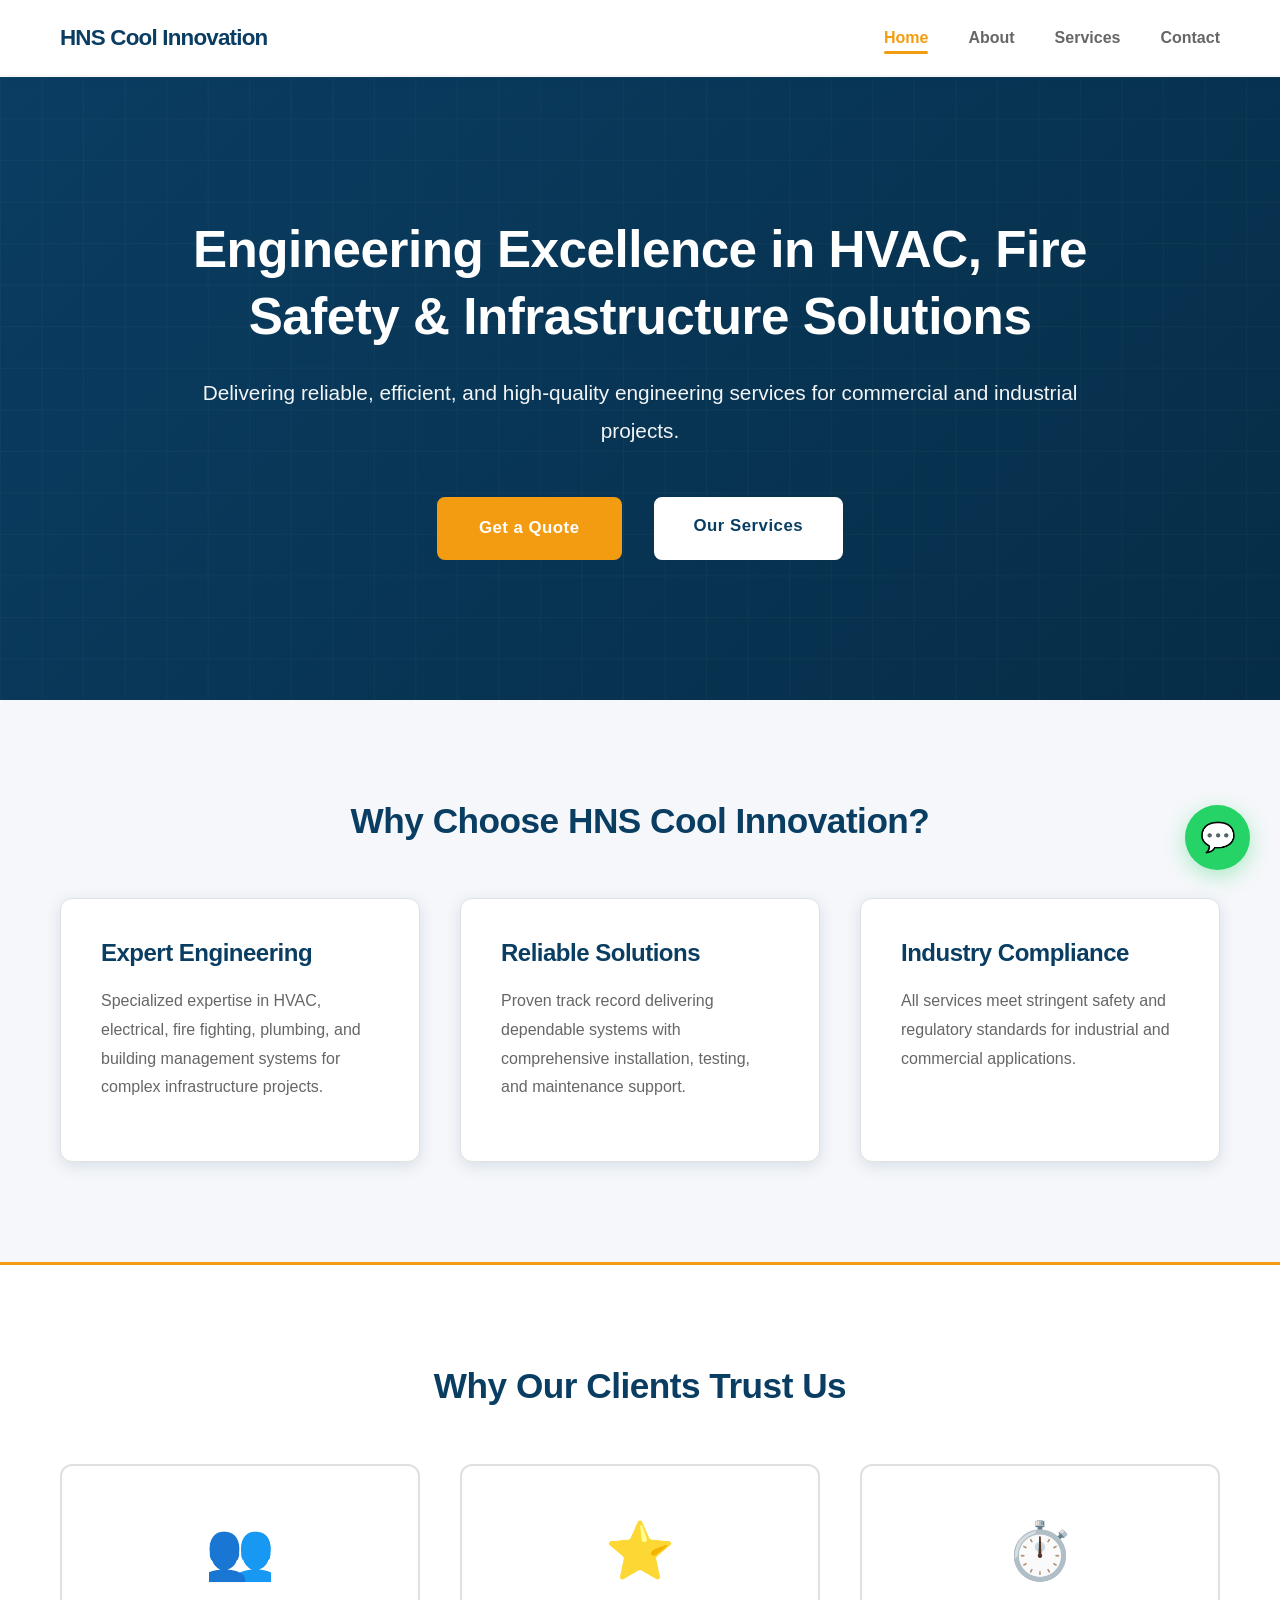
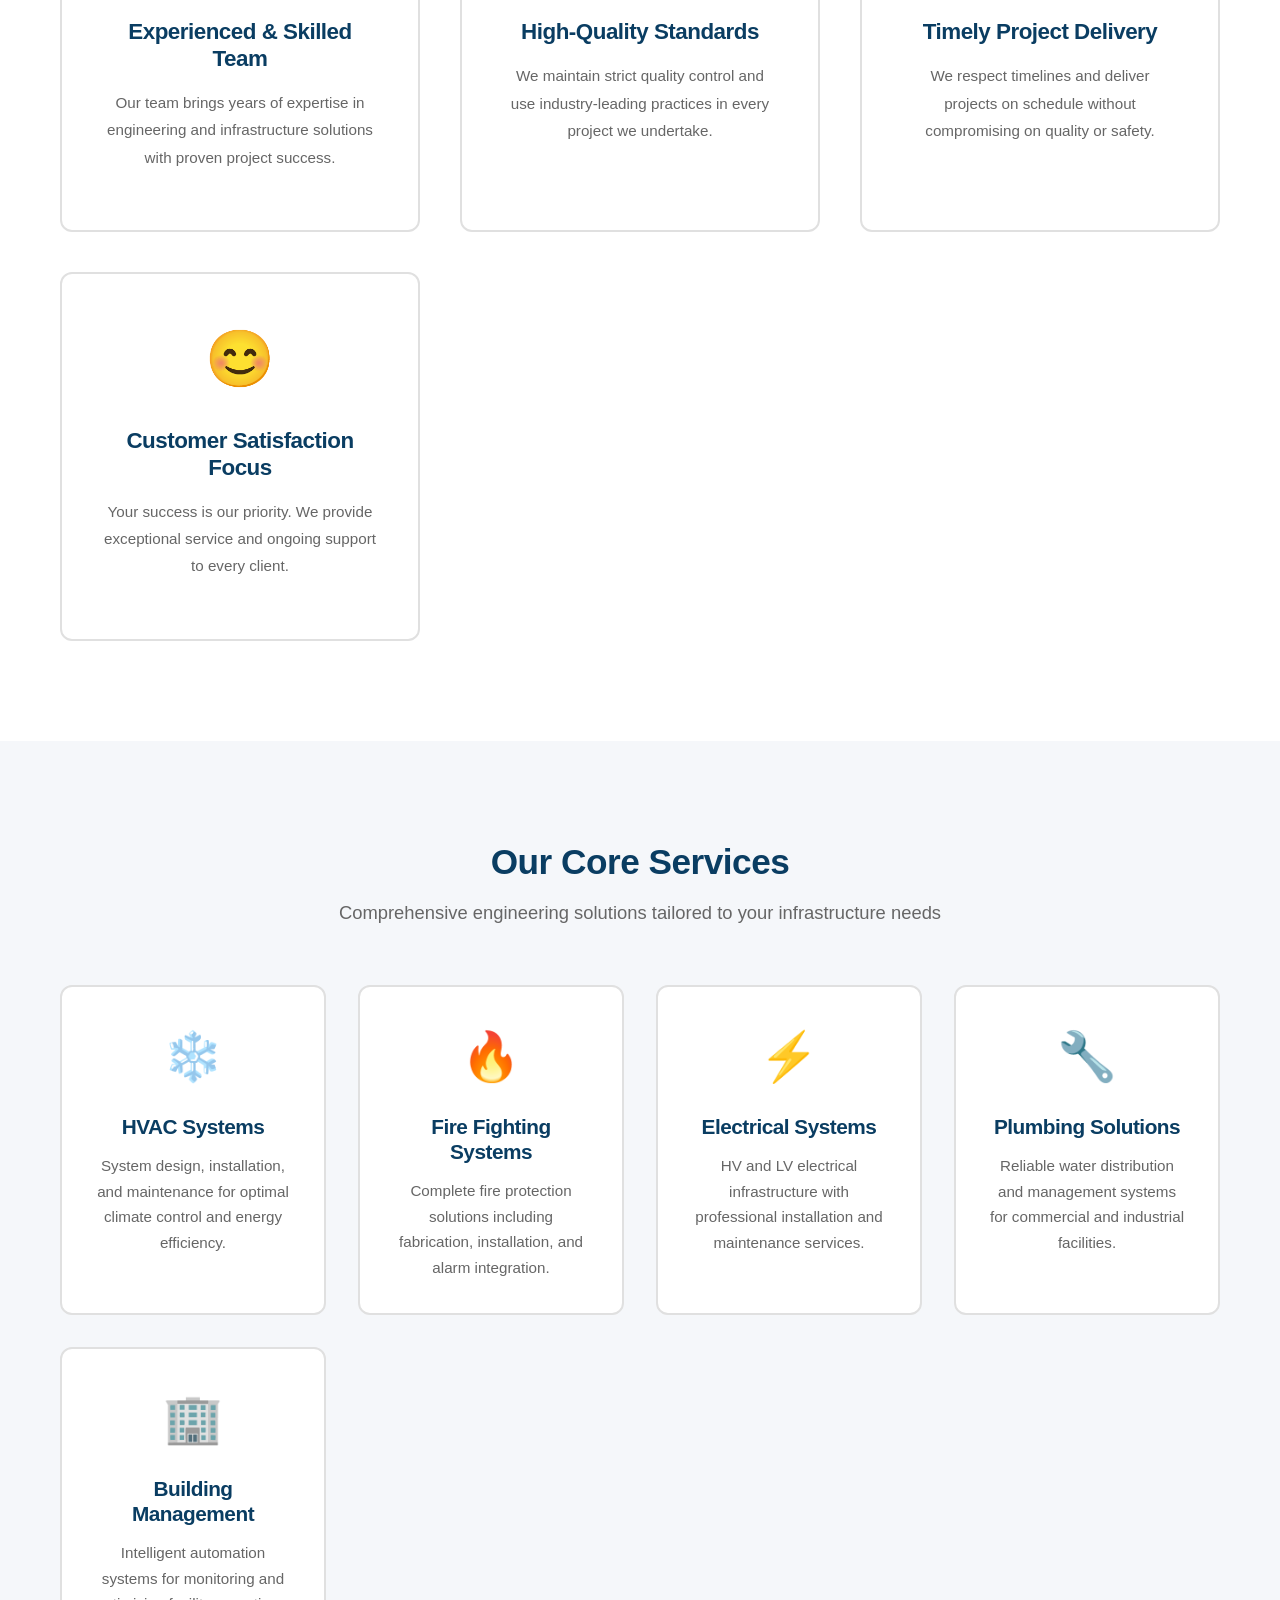
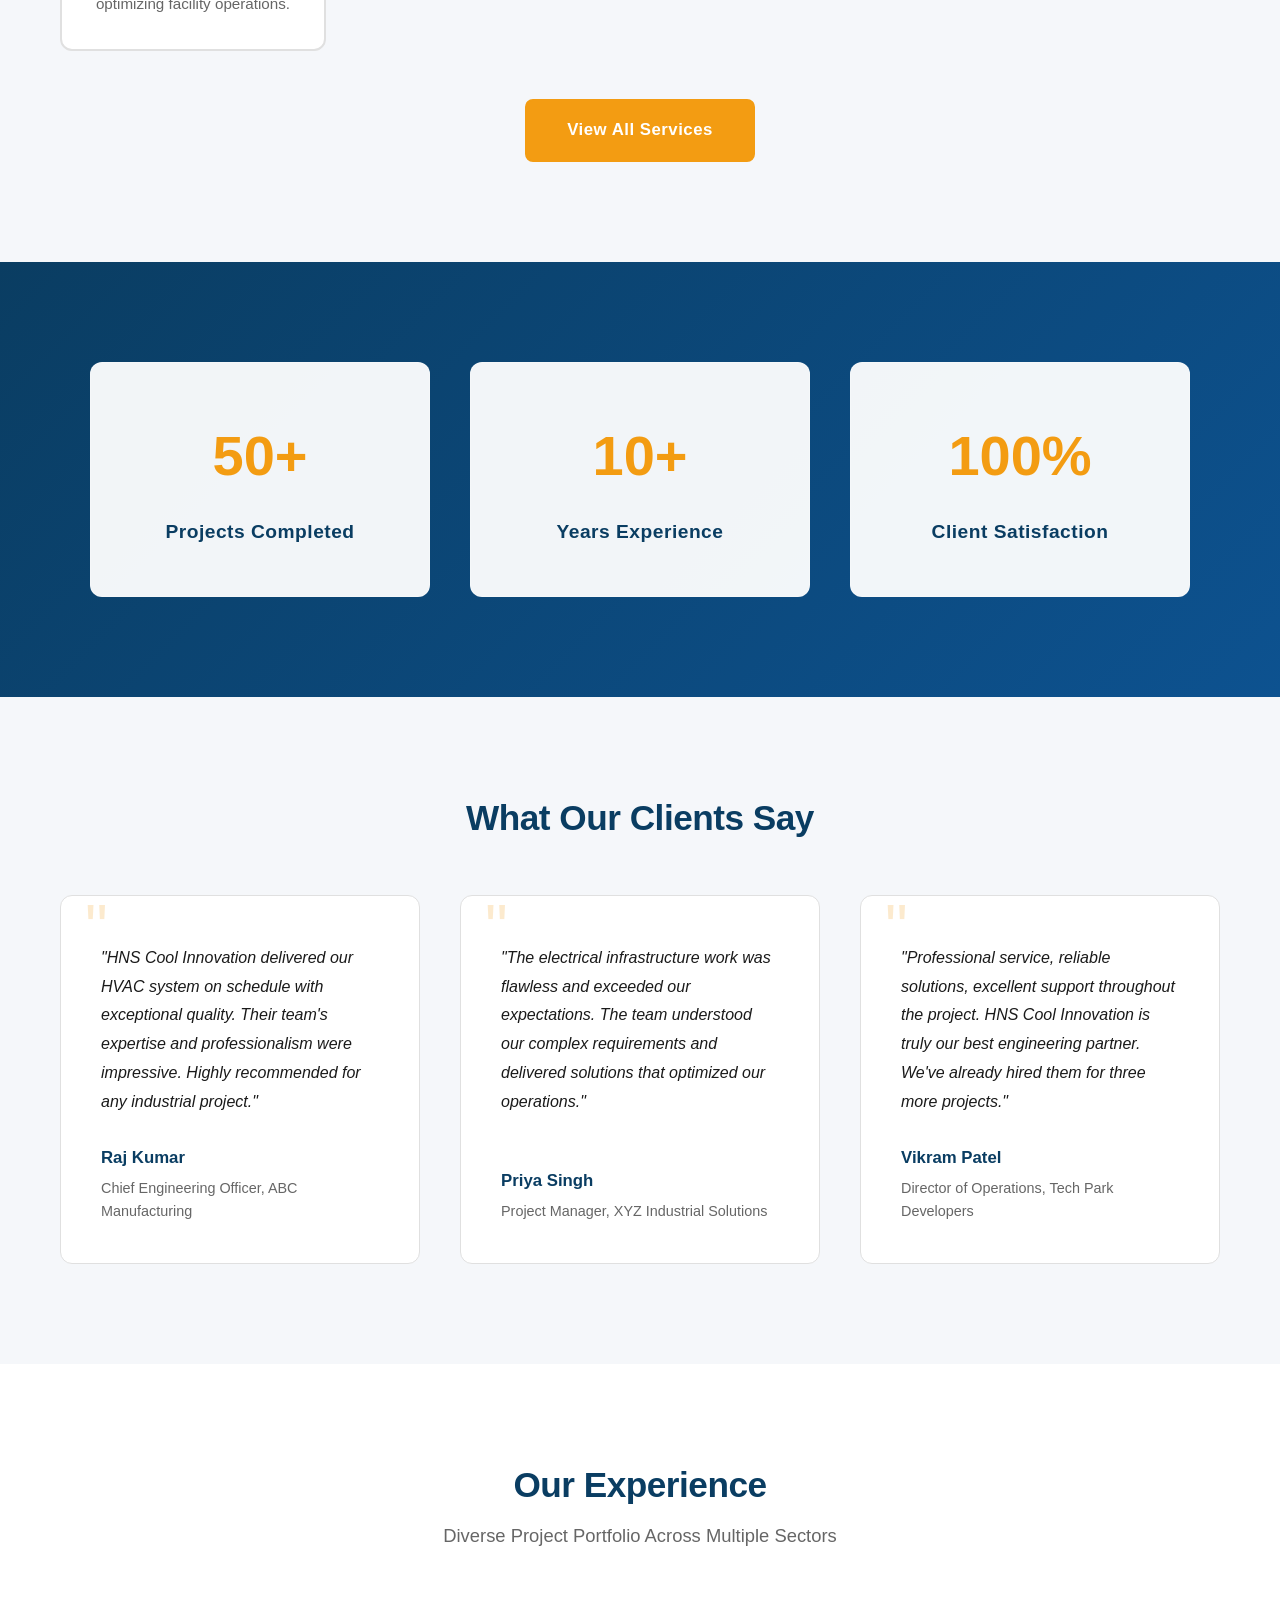
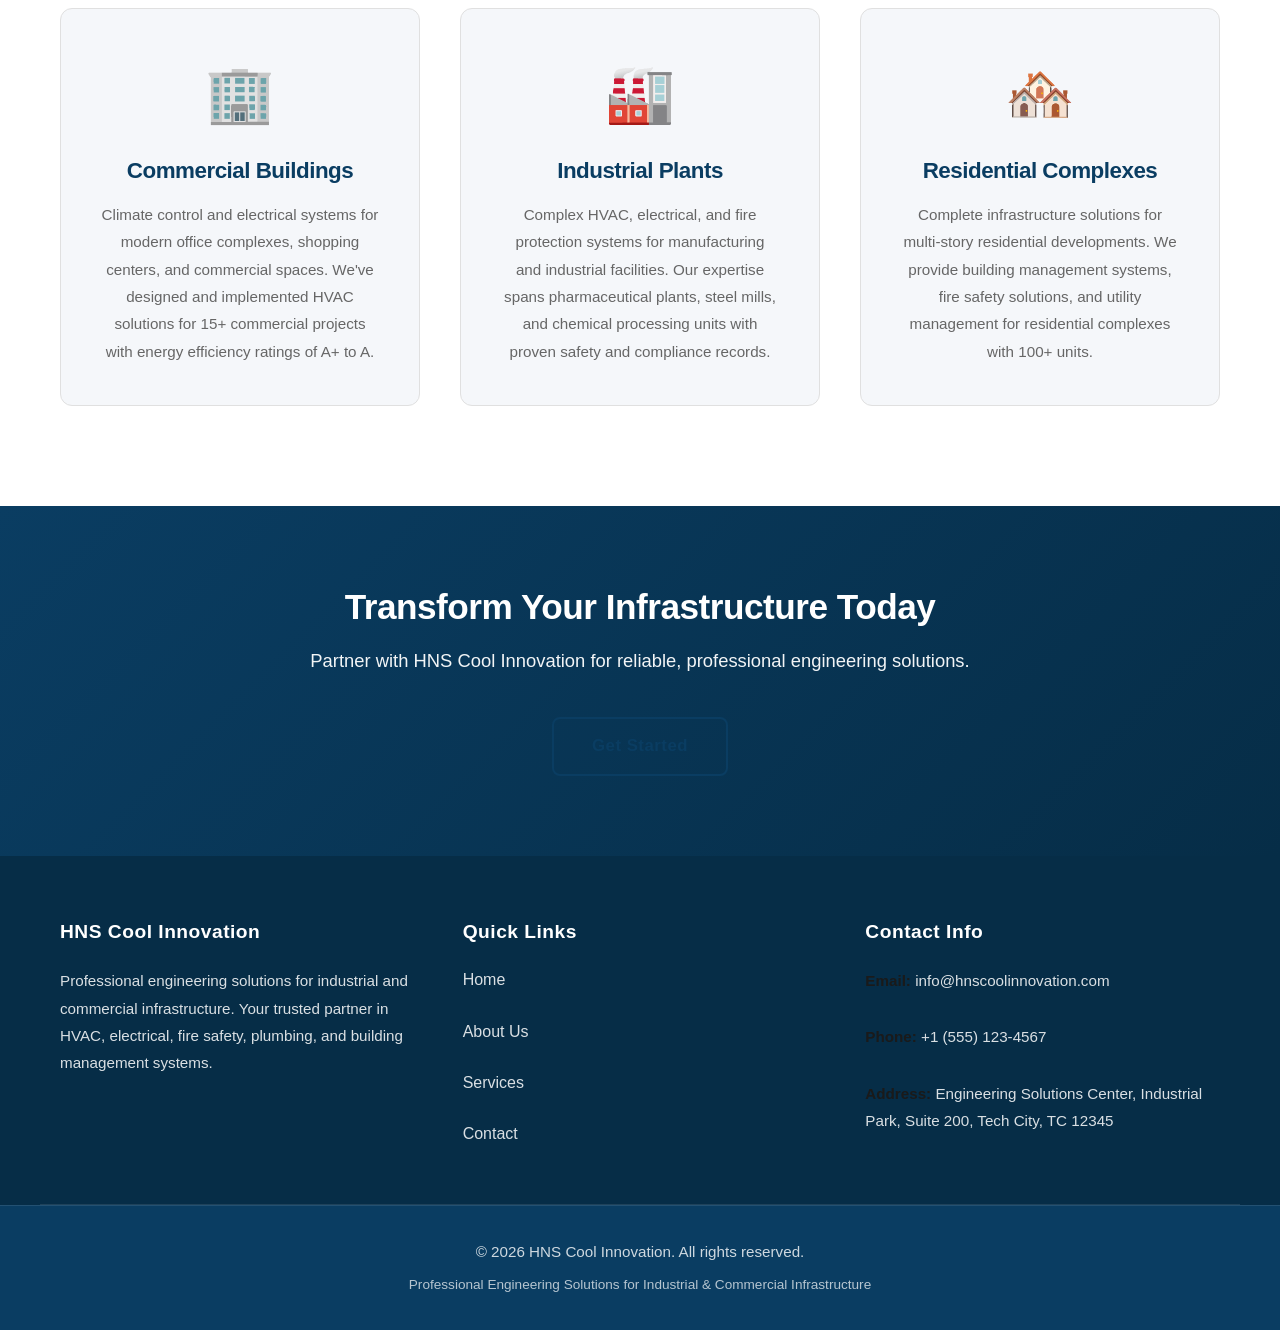
==== index.html @ ceb33318 "Add: Premium Testimonials and Projects sections for enterprise-grade appearance" ====
<!DOCTYPE html>
<html lang="en">
<head>
    <meta charset="UTF-8">
    <meta name="viewport" content="width=device-width, initial-scale=1.0">
    <meta name="description" content="HNS Cool Innovation - Professional engineering and infrastructure solutions for HVAC, electrical, fire fighting, plumbing, and building management systems">
    <title>HNS Cool Innovation - Engineering Solutions</title>
    <link rel="stylesheet" href="style.css">
</head>
<body>
    <!-- Navigation Header -->
    <header class="header">
        <nav class="navbar">
            <div class="nav-container">
                <div class="logo">
                    <a href="index.html">HNS Cool Innovation</a>
                </div>
                <ul class="nav-links">
                    <li><a href="index.html" class="active">Home</a></li>
                    <li><a href="about.html">About</a></li>
                    <li><a href="services.html">Services</a></li>
                    <li><a href="contact.html">Contact</a></li>
                </ul>
            </div>
        </nav>
    </header>

    <!-- Main Content -->
    <main>
        <!-- Hero Section -->
        <section class="hero">
            <div class="hero-content">
                <h1>Engineering Excellence in HVAC, Fire Safety & Infrastructure Solutions</h1>
                <p>Delivering reliable, efficient, and high-quality engineering services for commercial and industrial projects.</p>
                <div class="hero-buttons">
                    <a href="contact.html" class="cta-button primary">Get a Quote</a>
                    <a href="services.html" class="cta-button secondary">Our Services</a>
                </div>
            </div>
        </section>

        <!-- Features Section -->
        <section class="features">
            <div class="container">
                <h2>Why Choose HNS Cool Innovation?</h2>
                <div class="features-grid">
                    <div class="feature-card">
                        <h3>Expert Engineering</h3>
                        <p>Specialized expertise in HVAC, electrical, fire fighting, plumbing, and building management systems for complex infrastructure projects.</p>
                    </div>
                    <div class="feature-card">
                        <h3>Reliable Solutions</h3>
                        <p>Proven track record delivering dependable systems with comprehensive installation, testing, and maintenance support.</p>
                    </div>
                    <div class="feature-card">
                        <h3>Industry Compliance</h3>
                        <p>All services meet stringent safety and regulatory standards for industrial and commercial applications.</p>
                    </div>
                </div>
            </div>
        </section>

        <!-- Trust Section -->
        <section class="trust-section">
            <div class="container">
                <h2>Why Our Clients Trust Us</h2>
                <div class="trust-grid">
                    <div class="trust-card">
                        <div class="trust-icon">👥</div>
                        <h3>Experienced & Skilled Team</h3>
                        <p>Our team brings years of expertise in engineering and infrastructure solutions with proven project success.</p>
                    </div>
                    <div class="trust-card">
                        <div class="trust-icon">⭐</div>
                        <h3>High-Quality Standards</h3>
                        <p>We maintain strict quality control and use industry-leading practices in every project we undertake.</p>
                    </div>
                    <div class="trust-card">
                        <div class="trust-icon">⏱️</div>
                        <h3>Timely Project Delivery</h3>
                        <p>We respect timelines and deliver projects on schedule without compromising on quality or safety.</p>
                    </div>
                    <div class="trust-card">
                        <div class="trust-icon">😊</div>
                        <h3>Customer Satisfaction Focus</h3>
                        <p>Your success is our priority. We provide exceptional service and ongoing support to every client.</p>
                    </div>
                </div>
            </div>
        </section>

        <!-- Services Preview Section -->
        <section class="services-preview">
            <div class="container">
                <h2>Our Core Services</h2>
                <p class="section-intro">Comprehensive engineering solutions tailored to your infrastructure needs</p>
                <div class="services-preview-grid">
                    <div class="service-preview-card">
                        <div class="service-preview-icon">❄️</div>
                        <h3>HVAC Systems</h3>
                        <p>System design, installation, and maintenance for optimal climate control and energy efficiency.</p>
                    </div>
                    <div class="service-preview-card">
                        <div class="service-preview-icon">🔥</div>
                        <h3>Fire Fighting Systems</h3>
                        <p>Complete fire protection solutions including fabrication, installation, and alarm integration.</p>
                    </div>
                    <div class="service-preview-card">
                        <div class="service-preview-icon">⚡</div>
                        <h3>Electrical Systems</h3>
                        <p>HV and LV electrical infrastructure with professional installation and maintenance services.</p>
                    </div>
                    <div class="service-preview-card">
                        <div class="service-preview-icon">🔧</div>
                        <h3>Plumbing Solutions</h3>
                        <p>Reliable water distribution and management systems for commercial and industrial facilities.</p>
                    </div>
                    <div class="service-preview-card">
                        <div class="service-preview-icon">🏢</div>
                        <h3>Building Management</h3>
                        <p>Intelligent automation systems for monitoring and optimizing facility operations.</p>
                    </div>
                </div>
                <div class="services-preview-cta">
                    <a href="services.html" class="cta-button">View All Services</a>
                </div>
            </div>
        </section>

        <!-- Stats Section -->
        <section class="stats-section">
            <div class="container">
                <div class="stats-grid">
                    <div class="stat-card">
                        <div class="stat-number">50+</div>
                        <div class="stat-label">Projects Completed</div>
                    </div>
                    <div class="stat-card">
                        <div class="stat-number">10+</div>
                        <div class="stat-label">Years Experience</div>
                    </div>
                    <div class="stat-card">
                        <div class="stat-number">100%</div>
                        <div class="stat-label">Client Satisfaction</div>
                    </div>
                </div>
            </div>
        </section>

        <!-- Testimonials Section -->
        <section class="testimonials-section">
            <div class="container">
                <h2>What Our Clients Say</h2>
                <div class="testimonials-grid">
                    <div class="testimonial-card">
                        <div class="testimonial-quote">"HNS Cool Innovation delivered our HVAC system on schedule with exceptional quality. Their team's expertise and professionalism were impressive. Highly recommended for any industrial project."</div>
                        <div class="testimonial-author">Raj Kumar</div>
                        <div class="testimonial-company">Chief Engineering Officer, ABC Manufacturing</div>
                    </div>
                    <div class="testimonial-card">
                        <div class="testimonial-quote">"The electrical infrastructure work was flawless and exceeded our expectations. The team understood our complex requirements and delivered solutions that optimized our operations."</div>
                        <div class="testimonial-author">Priya Singh</div>
                        <div class="testimonial-company">Project Manager, XYZ Industrial Solutions</div>
                    </div>
                    <div class="testimonial-card">
                        <div class="testimonial-quote">"Professional service, reliable solutions, excellent support throughout the project. HNS Cool Innovation is truly our best engineering partner. We've already hired them for three more projects."</div>
                        <div class="testimonial-author">Vikram Patel</div>
                        <div class="testimonial-company">Director of Operations, Tech Park Developers</div>
                    </div>
                </div>
            </div>
        </section>

        <!-- Projects/Experience Section -->
        <section class="projects-section">
            <div class="container">
                <h2>Our Experience</h2>
                <p class="section-subtitle">Diverse Project Portfolio Across Multiple Sectors</p>
                <div class="projects-grid">
                    <div class="project-card">
                        <div class="project-icon">🏢</div>
                        <h3>Commercial Buildings</h3>
                        <p>Climate control and electrical systems for modern office complexes, shopping centers, and commercial spaces. We've designed and implemented HVAC solutions for 15+ commercial projects with energy efficiency ratings of A+ to A.</p>
                    </div>
                    <div class="project-card">
                        <div class="project-icon">🏭</div>
                        <h3>Industrial Plants</h3>
                        <p>Complex HVAC, electrical, and fire protection systems for manufacturing and industrial facilities. Our expertise spans pharmaceutical plants, steel mills, and chemical processing units with proven safety and compliance records.</p>
                    </div>
                    <div class="project-card">
                        <div class="project-icon">🏘️</div>
                        <h3>Residential Complexes</h3>
                        <p>Complete infrastructure solutions for multi-story residential developments. We provide building management systems, fire safety solutions, and utility management for residential complexes with 100+ units.</p>
                    </div>
                </div>
            </div>
        </section>

        <!-- Call to Action Section -->
        <section class="cta-section">
            <div class="container">
                <h2>Transform Your Infrastructure Today</h2>
                <p>Partner with HNS Cool Innovation for reliable, professional engineering solutions.</p>
                <a href="contact.html" class="cta-button secondary">Get Started</a>
            </div>
        </section>
    </main>

    <!-- WhatsApp Floating Button -->
    <a href="https://wa.me/919876543210" class="whatsapp-button" target="_blank" rel="noopener noreferrer" title="Chat with us on WhatsApp">
        <span class="whatsapp-icon">💬</span>
    </a>

    <!-- Footer -->
    <footer class="footer">
        <div class="container">
            <div class="footer-section">
                <h3>HNS Cool Innovation</h3>
                <p>Professional engineering solutions for industrial and commercial infrastructure. Your trusted partner in HVAC, electrical, fire safety, plumbing, and building management systems.</p>
            </div>
            <div class="footer-section">
                <h3>Quick Links</h3>
                <ul class="footer-links">
                    <li><a href="index.html">Home</a></li>
                    <li><a href="about.html">About Us</a></li>
                    <li><a href="services.html">Services</a></li>
                    <li><a href="contact.html">Contact</a></li>
                </ul>
            </div>
            <div class="footer-section">
                <h3>Contact Info</h3>
                <p><strong>Email:</strong> <a href="mailto:info@hnscoolinnovation.com">info@hnscoolinnovation.com</a></p>
                <p><strong>Phone:</strong> <a href="tel:+1-555-123-4567">+1 (555) 123-4567</a></p>
                <p><strong>Address:</strong> Engineering Solutions Center, Industrial Park, Suite 200, Tech City, TC 12345</p>
            </div>
        </div>
        <div class="footer-bottom">
            <p>&copy; 2026 HNS Cool Innovation. All rights reserved.</p>
            <p>Professional Engineering Solutions for Industrial & Commercial Infrastructure</p>
        </div>
    </footer>
</body>
</html>
---- style.css ----
/* 
   ===================================
   HNS Cool Innovation - Main Stylesheet
   ===================================
   Premium design for professional engineering company
   Last Updated: 2026
   
   COLOR PALETTE:
   - Primary: Deep Blue (#0A3D62)
   - Secondary: Light Gray (#F5F7FA)
   - Accent: Orange (#F39C12)
   - Text: Dark (#1A1A1A)
   - Muted: (#666666)
*/

/* ==================== */
/* 1. CSS VARIABLES     */
/* ==================== */

:root {
    --primary: #0A3D62;
    --primary-light: #0D5290;
    --primary-dark: #062D47;
    --secondary: #F5F7FA;
    --accent: #F39C12;
    --accent-dark: #E67E22;
    --text-dark: #1A1A1A;
    --text-muted: #666666;
    --border-light: #E0E0E0;
    --shadow-sm: 0 2px 8px rgba(10, 61, 98, 0.08);
    --shadow-md: 0 4px 16px rgba(10, 61, 98, 0.12);
    --shadow-lg: 0 8px 24px rgba(10, 61, 98, 0.15);
    --transition: 0.3s ease;
}

/* ==================== */
/* 1. RESET & BASE      */
/* ==================== */

* {
    margin: 0;
    padding: 0;
    box-sizing: border-box;
}

html {
    scroll-behavior: smooth;
}

body {
    font-family: 'Segoe UI', Tahoma, Geneva, Verdana, sans-serif;
    line-height: 1.6;
    color: var(--text-dark);
    background-color: #ffffff;
}

/* ==================== */
/* 2. TYPOGRAPHY        */
/* ==================== */

h1, h2, h3, h4, h5, h6 {
    font-weight: 700;
    line-height: 1.2;
    margin-bottom: 1.5rem;
    color: var(--primary);
    letter-spacing: -0.5px;
}

h1 {
    font-size: 3rem;
    margin-bottom: 1.5rem;
}

h2 {
    font-size: 2.2rem;
    margin-bottom: 2rem;
}

h3 {
    font-size: 1.5rem;
    margin-bottom: 1rem;
    color: var(--primary);
}

h4 {
    font-size: 1.25rem;
}

p {
    margin-bottom: 1.2rem;
    color: var(--text-muted);
    line-height: 1.8;
}

strong {
    color: var(--text-dark);
    font-weight: 600;
}

a {
    color: var(--primary);
    text-decoration: none;
    transition: color var(--transition);
}

a:hover {
    color: var(--accent);
    text-decoration: none;
}

/* ==================== */
/* 3. LAYOUT UTILITIES  */
/* ==================== */

.container {
    max-width: 1200px;
    margin: 0 auto;
    padding: 0 20px;
}

/* ==================== */
/* 4. HEADER & NAV      */
/* ==================== */

.header {
    background-color: #ffffff;
    border-bottom: 2px solid var(--secondary);
    position: sticky;
    top: 0;
    z-index: 100;
    box-shadow: var(--shadow-sm);
}

.navbar {
    padding: 0;
}

.nav-container {
    max-width: 1200px;
    margin: 0 auto;
    padding: 0 20px;
    display: flex;
    justify-content: space-between;
    align-items: center;
    height: 75px;
    gap: 2rem;
}

.logo a {
    font-size: 1.4rem;
    font-weight: 800;
    color: var(--primary);
    letter-spacing: -0.8px;
    transition: color var(--transition);
}

.logo a:hover {
    color: var(--accent);
    text-decoration: none;
}

.nav-links {
    display: flex;
    list-style: none;
    gap: 2.5rem;
    margin: 0;
}

.nav-links a {
    font-size: 1rem;
    color: var(--text-muted);
    font-weight: 600;
    position: relative;
    transition: color var(--transition);
}

.nav-links a:hover,
.nav-links a.active {
    color: var(--accent);
}

.nav-links a.active::after {
    content: '';
    position: absolute;
    bottom: -8px;
    left: 0;
    width: 100%;
    height: 3px;
    background-color: var(--accent);
    border-radius: 2px;
}

/* ==================== */
/* 5. HERO SECTION      */
/* ==================== */

.hero {
    background: linear-gradient(135deg, var(--primary) 0%, var(--primary-dark) 100%);
    color: #ffffff;
    padding: 140px 20px;
    text-align: center;
    position: relative;
    overflow: hidden;
}

.hero::before {
    content: '';
    position: absolute;
    top: 0;
    left: 0;
    right: 0;
    bottom: 0;
    background: url('data:image/svg+xml,<svg xmlns="http://www.w3.org/2000/svg" viewBox="0 0 1200 600"><defs><pattern id="grid" width="40" height="40" patternUnits="userSpaceOnUse"><path d="M 40 0 L 0 0 0 40" fill="none" stroke="rgba(255,255,255,0.05)" stroke-width="1"/></pattern></defs><rect width="1200" height="600" fill="url(%23grid)"/></svg>');
    pointer-events: none;
}

.hero-content {
    position: relative;
    z-index: 1;
    max-width: 900px;
    margin: 0 auto;
}

.hero-content h1 {
    font-size: 3.2rem;
    margin-bottom: 1.5rem;
    color: #ffffff;
    font-weight: 800;
    line-height: 1.3;
}

.hero-content p {
    font-size: 1.3rem;
    margin-bottom: 2.5rem;
    color: rgba(255, 255, 255, 0.95);
    line-height: 1.8;
}

/* ==================== */
/* 6. BUTTONS & CTA     */
/* ==================== */

.cta-button {
    display: inline-block;
    padding: 16px 40px;
    background-color: var(--accent);
    color: #ffffff;
    border: 2px solid var(--accent);
    border-radius: 8px;
    font-size: 1.05rem;
    font-weight: 700;
    cursor: pointer;
    transition: all var(--transition);
    text-decoration: none;
    letter-spacing: 0.5px;
}

.cta-button:hover {
    background-color: var(--accent-dark);
    border-color: var(--accent-dark);
    transform: translateY(-3px);
    box-shadow: 0 8px 20px rgba(243, 156, 18, 0.3);
    text-decoration: none;
}

.cta-button.secondary {
    background-color: transparent;
    border: 2px solid var(--primary);
    color: var(--primary);
    padding: 14px 38px;
}

.cta-button.secondary:hover {
    background-color: var(--primary);
    color: #ffffff;
    border-color: var(--primary);
    box-shadow: 0 8px 20px rgba(10, 61, 98, 0.3);
}

.hero .cta-button {
    background-color: #ffffff;
    color: var(--primary);
    border-color: #ffffff;
    font-weight: 800;
}

.hero .cta-button:hover {
    background-color: rgba(255, 255, 255, 0.95);
    box-shadow: 0 8px 20px rgba(255, 255, 255, 0.3);
}

.cta-button.primary {
    background-color: var(--accent);
    color: #ffffff;
    border-color: var(--accent);
}

.cta-button.primary:hover {
    background-color: var(--accent-dark);
    border-color: var(--accent-dark);
    box-shadow: 0 8px 20px rgba(243, 156, 18, 0.35);
}

/* Hero buttons container */
.hero-buttons {
    display: flex;
    gap: 2rem;
    justify-content: center;
    flex-wrap: wrap;
    margin-top: 3rem;
}

/* ==================== */
/* 7. MAIN CONTENT      */
/* ==================== */

main {
    min-height: calc(100vh - 70px - 200px);
}

/* ==================== */
/* 8. FEATURES SECTION  */
/* ==================== */

.features {
    padding: 100px 20px;
    background-color: var(--secondary);
}

.features .container h2 {
    text-align: center;
    margin-bottom: 3.5rem;
    color: var(--primary);
}

.features-grid {
    display: grid;
    grid-template-columns: repeat(auto-fit, minmax(300px, 1fr));
    gap: 2.5rem;
}

.feature-card {
    background-color: #ffffff;
    padding: 2.5rem;
    border-radius: 12px;
    box-shadow: var(--shadow-md);
    transition: all var(--transition);
    border: 1px solid var(--border-light);
}

.feature-card:hover {
    transform: translateY(-8px);
    box-shadow: var(--shadow-lg);
    border-color: var(--accent);
}

.feature-card h3 {
    color: var(--primary);
    margin-bottom: 1.2rem;
    font-size: 1.5rem;
}

.feature-card p {
    color: var(--text-muted);
    line-height: 1.8;
}

/* ==================== */
/* 8b. TRUST SECTION    */
/* ==================== */

.trust-section {
    padding: 100px 20px;
    background-color: #ffffff;
    border-top: 3px solid var(--accent);
}

.trust-section .container h2 {
    text-align: center;
    color: var(--primary);
    margin-bottom: 3.5rem;
}

.trust-grid {
    display: grid;
    grid-template-columns: repeat(auto-fit, minmax(280px, 1fr));
    gap: 2.5rem;
}

.trust-card {
    background-color: #ffffff;
    padding: 2.5rem;
    border-radius: 12px;
    border: 2px solid var(--border-light);
    transition: all var(--transition);
    text-align: center;
}

.trust-card:hover {
    border-color: var(--accent);
    transform: translateY(-8px);
    box-shadow: var(--shadow-lg);
}

.trust-icon {
    font-size: 3.5rem;
    margin-bottom: 1.5rem;
    display: block;
}

.trust-card h3 {
    color: var(--primary);
    margin-bottom: 1rem;
    font-size: 1.4rem;
}

.trust-card p {
    color: var(--text-muted);
    font-size: 0.95rem;
    line-height: 1.8;
}

/* ==================== */
/* 8c. STATS SECTION    */
/* ==================== */

.stats-section {
    padding: 100px 20px;
    background: linear-gradient(135deg, var(--primary) 0%, var(--primary-light) 100%);
}

.stats-grid {
    display: grid;
    grid-template-columns: repeat(auto-fit, minmax(280px, 1fr));
    gap: 2.5rem;
    max-width: 1100px;
    margin: 0 auto;
}

.stat-card {
    background-color: rgba(255, 255, 255, 0.95);
    padding: 3rem 2rem;
    border-radius: 12px;
    text-align: center;
    border: 1px solid rgba(255, 255, 255, 0.2);
    transition: all var(--transition);
}

.stat-card:hover {
    border-color: var(--accent);
    box-shadow: 0 10px 30px rgba(10, 61, 98, 0.3);
    transform: translateY(-6px);
    background-color: #ffffff;
}

.stat-number {
    font-size: 3.5rem;
    font-weight: 900;
    color: var(--accent);
    margin-bottom: 1rem;
    display: block;
}

.stat-label {
    font-size: 1.2rem;
    color: var(--primary);
    font-weight: 700;
    letter-spacing: 0.5px;
}

.services-preview {
    padding: 100px 20px;
    background-color: var(--secondary);
}

.services-preview .container h2 {
    text-align: center;
    color: var(--primary);
    margin-bottom: 0.8rem;
}

.section-intro {
    text-align: center;
    color: var(--text-muted);
    font-size: 1.15rem;
    margin-bottom: 3.5rem !important;
    font-weight: 500;
}

.services-preview-grid {
    display: grid;
    grid-template-columns: repeat(auto-fit, minmax(260px, 1fr));
    gap: 2rem;
    margin-bottom: 3rem;
}

.service-preview-card {
    background-color: #ffffff;
    padding: 2rem;
    border-radius: 12px;
    text-align: center;
    border: 2px solid var(--border-light);
    transition: all var(--transition);
}

.service-preview-card:hover {
    border-color: var(--accent);
    transform: translateY(-6px);
    box-shadow: var(--shadow-lg);
}

.service-preview-icon {
    font-size: 3rem;
    margin-bottom: 1.2rem;
    display: block;
}

.service-preview-card h3 {
    color: var(--primary);
    margin-bottom: 0.8rem;
    font-size: 1.3rem;
}

.service-preview-card p {
    color: var(--text-muted);
    font-size: 0.95rem;
    margin-bottom: 0;
    line-height: 1.7;
}

.services-preview-cta {
    text-align: center;
    margin-top: 2.5rem;
}

/* ==================== */
/* 9. TESTIMONIALS      */
/* ==================== */

.testimonials-section {
    padding: 100px 20px;
    background-color: var(--secondary);
}

.testimonials-section h2 {
    text-align: center;
    color: var(--primary);
    margin-bottom: 3.5rem;
    font-weight: 800;
}

.testimonials-grid {
    display: grid;
    grid-template-columns: repeat(auto-fit, minmax(310px, 1fr));
    gap: 2.5rem;
    max-width: 1200px;
    margin: 0 auto;
}

.testimonial-card {
    background-color: #ffffff;
    padding: 2.5rem;
    border-radius: 12px;
    border: 1px solid var(--border-light);
    transition: all var(--transition);
    display: flex;
    flex-direction: column;
    position: relative;
}

.testimonial-card::before {
    content: '"';
    position: absolute;
    top: 1rem;
    left: 1.5rem;
    font-size: 4rem;
    color: var(--accent);
    opacity: 0.2;
    line-height: 0.5;
}

.testimonial-card:hover {
    transform: translateY(-8px);
    box-shadow: var(--shadow-lg);
    border-color: var(--accent);
}

.testimonial-quote {
    color: var(--text-dark);
    font-size: 1rem;
    line-height: 1.8;
    margin-bottom: 1.8rem;
    font-style: italic;
    flex-grow: 1;
    margin-top: 0.5rem;
}

.testimonial-author {
    color: var(--primary);
    font-weight: 700;
    font-size: 1.05rem;
    margin-bottom: 0.3rem;
}

.testimonial-company {
    color: var(--text-muted);
    font-size: 0.9rem;
    font-weight: 500;
}

/* ==================== */
/* 9A. PROJECTS         */
/* ==================== */

.projects-section {
    padding: 100px 20px;
    background-color: #ffffff;
}

.projects-section h2 {
    text-align: center;
    color: var(--primary);
    margin-bottom: 0.8rem;
    font-weight: 800;
}

.section-subtitle {
    text-align: center;
    color: var(--text-muted);
    font-size: 1.15rem;
    margin-bottom: 3.5rem !important;
    font-weight: 500;
}

.projects-grid {
    display: grid;
    grid-template-columns: repeat(auto-fit, minmax(310px, 1fr));
    gap: 2.5rem;
    max-width: 1200px;
    margin: 0 auto;
}

.project-card {
    background-color: var(--secondary);
    padding: 2.5rem;
    border-radius: 12px;
    border: 1px solid var(--border-light);
    text-align: center;
    transition: all var(--transition);
    display: flex;
    flex-direction: column;
}

.project-card:hover {
    transform: translateY(-8px);
    box-shadow: var(--shadow-lg);
    border-color: var(--accent);
    background-color: #ffffff;
}

.project-icon {
    font-size: 3.5rem;
    margin-bottom: 1.2rem;
    display: block;
}

.project-card h3 {
    color: var(--primary);
    font-size: 1.4rem;
    margin-bottom: 1rem;
    font-weight: 700;
}

.project-card p {
    color: var(--text-muted);
    font-size: 0.95rem;
    line-height: 1.8;
    margin: 0;
    flex-grow: 1;
}

/* ==================== */
/* 10. CTA SECTION      */
/* ==================== */

.cta-section {
    background: linear-gradient(135deg, var(--primary) 0%, var(--primary-dark) 100%);
    color: #ffffff;
    padding: 80px 20px;
    text-align: center;
}

.cta-section h2 {
    color: #ffffff;
    margin-bottom: 1rem;
    font-weight: 800;
}

.cta-section p {
    color: rgba(255, 255, 255, 0.95);
    margin-bottom: 2.5rem;
    font-size: 1.15rem;
    line-height: 1.8;
}

/* ==================== */
/* 10. PAGE HEADER      */
/* ==================== */

.page-header {
    background: linear-gradient(135deg, var(--primary) 0%, var(--primary-dark) 100%);
    color: #ffffff;
    padding: 80px 20px;
    text-align: center;
}

.page-header h1 {
    color: #ffffff;
    font-size: 2.8rem;
    margin-bottom: 1rem;
    font-weight: 800;
}

.page-header p {
    color: rgba(255, 255, 255, 0.95);
    font-size: 1.2rem;
    line-height: 1.8;
}

/* ==================== */
/* 11. ABOUT SECTION    */
/* ==================== */

.about-content {
    padding: 80px 20px;
    background-color: #ffffff;
}

.about-section {
    margin-bottom: 3.5rem;
    max-width: 950px;
    margin-left: auto;
    margin-right: auto;
}

.about-section h2 {
    color: var(--primary);
    margin-bottom: 2rem;
    font-size: 2.2rem;
}

.about-section p {
    font-size: 1.08rem;
    line-height: 1.9;
    color: var(--text-muted);
}

.values-grid {
    display: grid;
    grid-template-columns: repeat(auto-fit, minmax(260px, 1fr));
    gap: 2.5rem;
    margin-top: 2.5rem;
}

.value-item {
    background-color: var(--secondary);
    padding: 2.5rem;
    border-radius: 12px;
    border-left: 5px solid var(--accent);
    transition: all var(--transition);
}

.value-item:hover {
    transform: translateY(-4px);
    box-shadow: var(--shadow-md);
}

.value-item h3 {
    color: var(--primary);
    margin-bottom: 1rem;
    font-size: 1.3rem;
}

.value-item p {
    color: var(--text-muted);
    line-height: 1.8;
}

/* ==================== */
/* 12. SERVICES SECTION */
/* ==================== */

.services-content {
    padding: 80px 20px;
    background-color: var(--secondary);
}

.services-grid {
    display: grid;
    grid-template-columns: repeat(auto-fit, minmax(340px, 1fr));
    gap: 2.5rem;
    margin-bottom: 4rem;
}

.service-card {
    background-color: #ffffff;
    border: 2px solid var(--border-light);
    padding: 2.5rem;
    border-radius: 12px;
    transition: all var(--transition);
}

.service-card:hover {
    border-color: var(--accent);
    box-shadow: var(--shadow-lg);
    transform: translateY(-8px);
}

.service-icon {
    font-size: 3.5rem;
    margin-bottom: 1.5rem;
    display: block;
}

.service-card h3 {
    color: var(--primary);
    margin-bottom: 1.2rem;
    font-size: 1.4rem;
}

.service-features {
    list-style: none;
    margin-top: 1.5rem;
    padding-top: 1.5rem;
    border-top: 2px solid var(--border-light);
}

.service-features li {
    padding: 0.7rem 0;
    color: var(--text-muted);
    position: relative;
    padding-left: 1.8rem;
    font-size: 0.95rem;
}

.service-features li::before {
    content: '✓';
    position: absolute;
    left: 0;
    color: var(--accent);
    font-weight: bold;
    font-size: 1.2rem;
}

.service-cta {
    text-align: center;
    padding: 3.5rem 2rem;
    background-color: #ffffff;
    border-radius: 12px;
    border: 2px solid var(--border-light);
}

.service-cta h2 {
    color: var(--primary);
    margin-bottom: 1rem;
    font-size: 2rem;
}

.service-cta p {
    font-size: 1.1rem;
    color: var(--text-muted);
    margin-bottom: 2.5rem;
}

/* ==================== */
/* 13. CONTACT SECTION  */
/* ==================== */

.contact-content {
    padding: 80px 20px;
    background-color: #ffffff;
}

.contact-intro {
    max-width: 800px;
    margin: 0 auto 3.5rem;
    text-align: center;
}

.contact-intro h2 {
    color: var(--primary);
    margin-bottom: 2rem;
    font-size: 2.2rem;
}

.contact-intro p {
    font-size: 1.08rem;
    line-height: 1.9;
    color: var(--text-muted);
}

.contact-wrapper {
    display: grid;
    grid-template-columns: 1fr 1fr;
    gap: 3.5rem;
    max-width: 1100px;
    margin: 0 auto;
}

.contact-info h2,
.contact-form h2 {
    color: var(--primary);
    margin-bottom: 2.5rem;
    font-size: 1.6rem;
}

.info-block {
    margin-bottom: 2.5rem;
    padding-bottom: 2.5rem;
    border-bottom: 2px solid var(--border-light);
}

.info-block:last-child {
    border-bottom: none;
    margin-bottom: 0;
    padding-bottom: 0;
}

.info-block h3 {
    color: var(--primary);
    margin-bottom: 0.8rem;
    font-size: 1.2rem;
    font-weight: 700;
}

.info-block p {
    color: var(--text-muted);
    line-height: 1.8;
}

.info-block a {
    color: var(--accent);
    font-weight: 600;
    transition: color var(--transition);
}

.info-block a:hover {
    color: var(--accent-dark);
}

/* ==================== */
/* 14. FORM STYLES      */
/* ==================== */

.form-group {
    margin-bottom: 1.8rem;
}

.form-group label {
    display: block;
    margin-bottom: 0.7rem;
    font-weight: 700;
    color: var(--primary);
    font-size: 0.95rem;
}

.form-group input,
.form-group textarea {
    width: 100%;
    padding: 14px;
    border: 2px solid var(--border-light);
    border-radius: 8px;
    font-family: inherit;
    font-size: 1rem;
    transition: all var(--transition);
}

.form-group input:focus,
.form-group textarea:focus {
    outline: none;
    border-color: var(--accent);
    box-shadow: 0 0 0 4px rgba(243, 156, 18, 0.1);
}

.form-group textarea {
    resize: vertical;
    min-height: 120px;
}

.form-note {
    font-size: 0.9rem;
    color: var(--text-muted);
    margin-top: 1rem;
    font-style: italic;
}

/* ==================== */
/* 15. FOOTER           */
/* ==================== */

.footer {
    background-color: var(--primary-dark);
    color: #ffffff;
    padding: 0;
    margin-top: auto;
}

.footer .container {
    display: grid;
    grid-template-columns: repeat(auto-fit, minmax(250px, 1fr));
    gap: 3rem;
    padding: 4rem 20px 2rem;
    border-bottom: 1px solid rgba(255, 255, 255, 0.1);
}

.footer-section {
    display: flex;
    flex-direction: column;
}

.footer-section h3 {
    color: #ffffff;
    font-size: 1.2rem;
    margin-bottom: 1.5rem;
    font-weight: 800;
    letter-spacing: 0.5px;
}

.footer-section p {
    color: rgba(255, 255, 255, 0.85);
    font-size: 0.95rem;
    line-height: 1.8;
    margin-bottom: 1rem;
}

.footer-section a {
    color: rgba(255, 255, 255, 0.85);
    transition: color var(--transition);
    display: inline-block;
    margin-bottom: 0.8rem;
    font-weight: 500;
}

.footer-section a:hover {
    color: var(--accent);
    text-decoration: none;
}

.footer-links {
    list-style: none;
}

.footer-links li {
    margin-bottom: 0.8rem;
}

.footer-bottom {
    text-align: center;
    padding: 2rem 20px;
    border-top: 1px solid rgba(255, 255, 255, 0.1);
    background-color: var(--primary);
}

.footer-bottom p {
    color: rgba(255, 255, 255, 0.8);
    margin-bottom: 0.5rem;
    font-size: 0.95rem;
}

.footer-bottom p:last-child {
    margin-bottom: 0;
    font-size: 0.85rem;
    color: rgba(255, 255, 255, 0.7);
}

/* ==================== */
/* 16. RESPONSIVE       */
/* ==================== */

@media (max-width: 1024px) {
    h1 {
        font-size: 2.5rem;
    }

    h2 {
        font-size: 2rem;
    }

    .hero-content h1 {
        font-size: 2.8rem;
    }

    .page-header h1 {
        font-size: 2.4rem;
    }
}

@media (max-width: 768px) {
    h1 {
        font-size: 2rem;
    }

    h2 {
        font-size: 1.6rem;
    }

    h3 {
        font-size: 1.3rem;
    }

    .nav-container {
        height: auto;
        gap: 1rem;
        padding: 12px 20px;
    }

    .nav-links {
        gap: 1.2rem;
        flex-wrap: wrap;
        justify-content: center;
    }

    .nav-links a {
        font-size: 0.9rem;
    }

    .hero {
        padding: 100px 20px;
    }

    .hero-content h1 {
        font-size: 2rem;
    }

    .hero-content p {
        font-size: 1.1rem;
    }

    .hero-buttons {
        gap: 1.2rem;
        margin-top: 2rem;
    }

    .cta-button {
        padding: 13px 32px;
        font-size: 0.95rem;
    }

    .contact-wrapper {
        grid-template-columns: 1fr;
    }

    .page-header h1 {
        font-size: 2rem;
    }

    .page-header p {
        font-size: 1.1rem;
    }

    .features,
    .services-content,
    .services-preview,
    .stats-section,
    .trust-section,
    .testimonials-section,
    .projects-section,
    .about-content,
    .contact-content,
    .cta-section {
        padding: 60px 20px;
    }

    .services-preview-grid {
        grid-template-columns: repeat(auto-fit, minmax(200px, 1fr));
    }

    .trust-grid {
        grid-template-columns: repeat(auto-fit, minmax(200px, 1fr));
        gap: 1.5rem;
    }

    .testimonials-grid,
    .projects-grid {
        grid-template-columns: 1fr;
        gap: 1.8rem;
    }

    .stats-grid {
        grid-template-columns: repeat(2, 1fr);
        gap: 1.5rem;
    }

    .stat-number {
        font-size: 2.8rem;
    }

    .footer .container {
        grid-template-columns: repeat(2, 1fr);
        gap: 2rem;
        padding: 3rem 20px 1rem;
    }
}

@media (max-width: 480px) {
    .nav-container {
        flex-direction: column;
        gap: 0.8rem;
        padding: 10px 20px;
    }

    .nav-links {
        flex-wrap: wrap;
        justify-content: center;
        gap: 0.6rem;
    }

    .nav-links a {
        font-size: 0.8rem;
    }

    h1 {
        font-size: 1.5rem;
    }

    h2 {
        font-size: 1.3rem;
    }

    h3 {
        font-size: 1.1rem;
    }

    .hero {
        padding: 70px 20px;
    }

    .hero-content h1 {
        font-size: 1.4rem;
        line-height: 1.4;
    }

    .hero-content p {
        font-size: 0.9rem;
    }

    .hero-buttons {
        flex-direction: column;
        gap: 1rem;
        margin-top: 1.5rem;
    }

    .cta-button {
        display: block;
        width: 100%;
        padding: 12px 20px;
        font-size: 0.9rem;
    }

    .features-grid,
    .services-grid,
    .values-grid,
    .trust-grid,
    .stats-grid,
    .services-preview-grid,
    .testimonials-grid,
    .projects-grid {
        grid-template-columns: 1fr;
    }

    .testimonial-card,
    .project-card {
        padding: 2rem;
    }

    .stat-card {
        padding: 2rem 1.5rem;
    }

    .stat-number {
        font-size: 2.2rem;
    }

    .contact-wrapper {
        gap: 2rem;
    }

    .page-header h1 {
        font-size: 1.5rem;
    }

    .cta-section {
        padding: 50px 20px;
    }

    .cta-section h2 {
        font-size: 1.3rem;
    }

    .features,
    .services-content,
    .services-preview,
    .stats-section,
    .trust-section,
    .about-content,
    .contact-content {
        padding: 40px 20px;
    }

    .footer .container {
        grid-template-columns: 1fr;
        gap: 1.5rem;
        padding: 2rem 20px 1rem;
    }
}

/* ==================== */
/* 17. ACCESSIBILITY    */
/* ==================== */

@media (prefers-reduced-motion: reduce) {
    * {
        animation-duration: 0.01ms !important;
        animation-iteration-count: 1 !important;
        transition-duration: 0.01ms !important;
    }
}

/* High contrast mode support */
@media (prefers-contrast: more) {
    .feature-card,
    .service-card,
    .trust-card,
    .stat-card {
        border: 2px solid var(--primary);
    }
    
    a {
        text-decoration: underline;
    }
}

/* ==================== */
/* 18. WHATSAPP BUTTON  */
/* ==================== */

.whatsapp-button {
    position: fixed;
    bottom: 30px;
    right: 30px;
    width: 65px;
    height: 65px;
    background-color: #25d366;
    border-radius: 50%;
    display: flex;
    align-items: center;
    justify-content: center;
    box-shadow: 0 6px 20px rgba(37, 211, 102, 0.35);
    z-index: 999;
    transition: all var(--transition);
    text-decoration: none;
    border: none;
    cursor: pointer;
}

.whatsapp-button:hover {
    background-color: #20ba5a;
    transform: scale(1.12);
    box-shadow: 0 8px 28px rgba(37, 211, 102, 0.5);
    text-decoration: none;
}

.whatsapp-icon {
    font-size: 1.8rem;
    display: flex;
    align-items: center;
    justify-content: center;
    line-height: 1;
}

/* Mobile devices */
@media (max-width: 480px) {
    .whatsapp-button {
        bottom: 20px;
        right: 20px;
        width: 60px;
        height: 60px;
    }
    
    .whatsapp-icon {
        font-size: 1.6rem;
    }
}
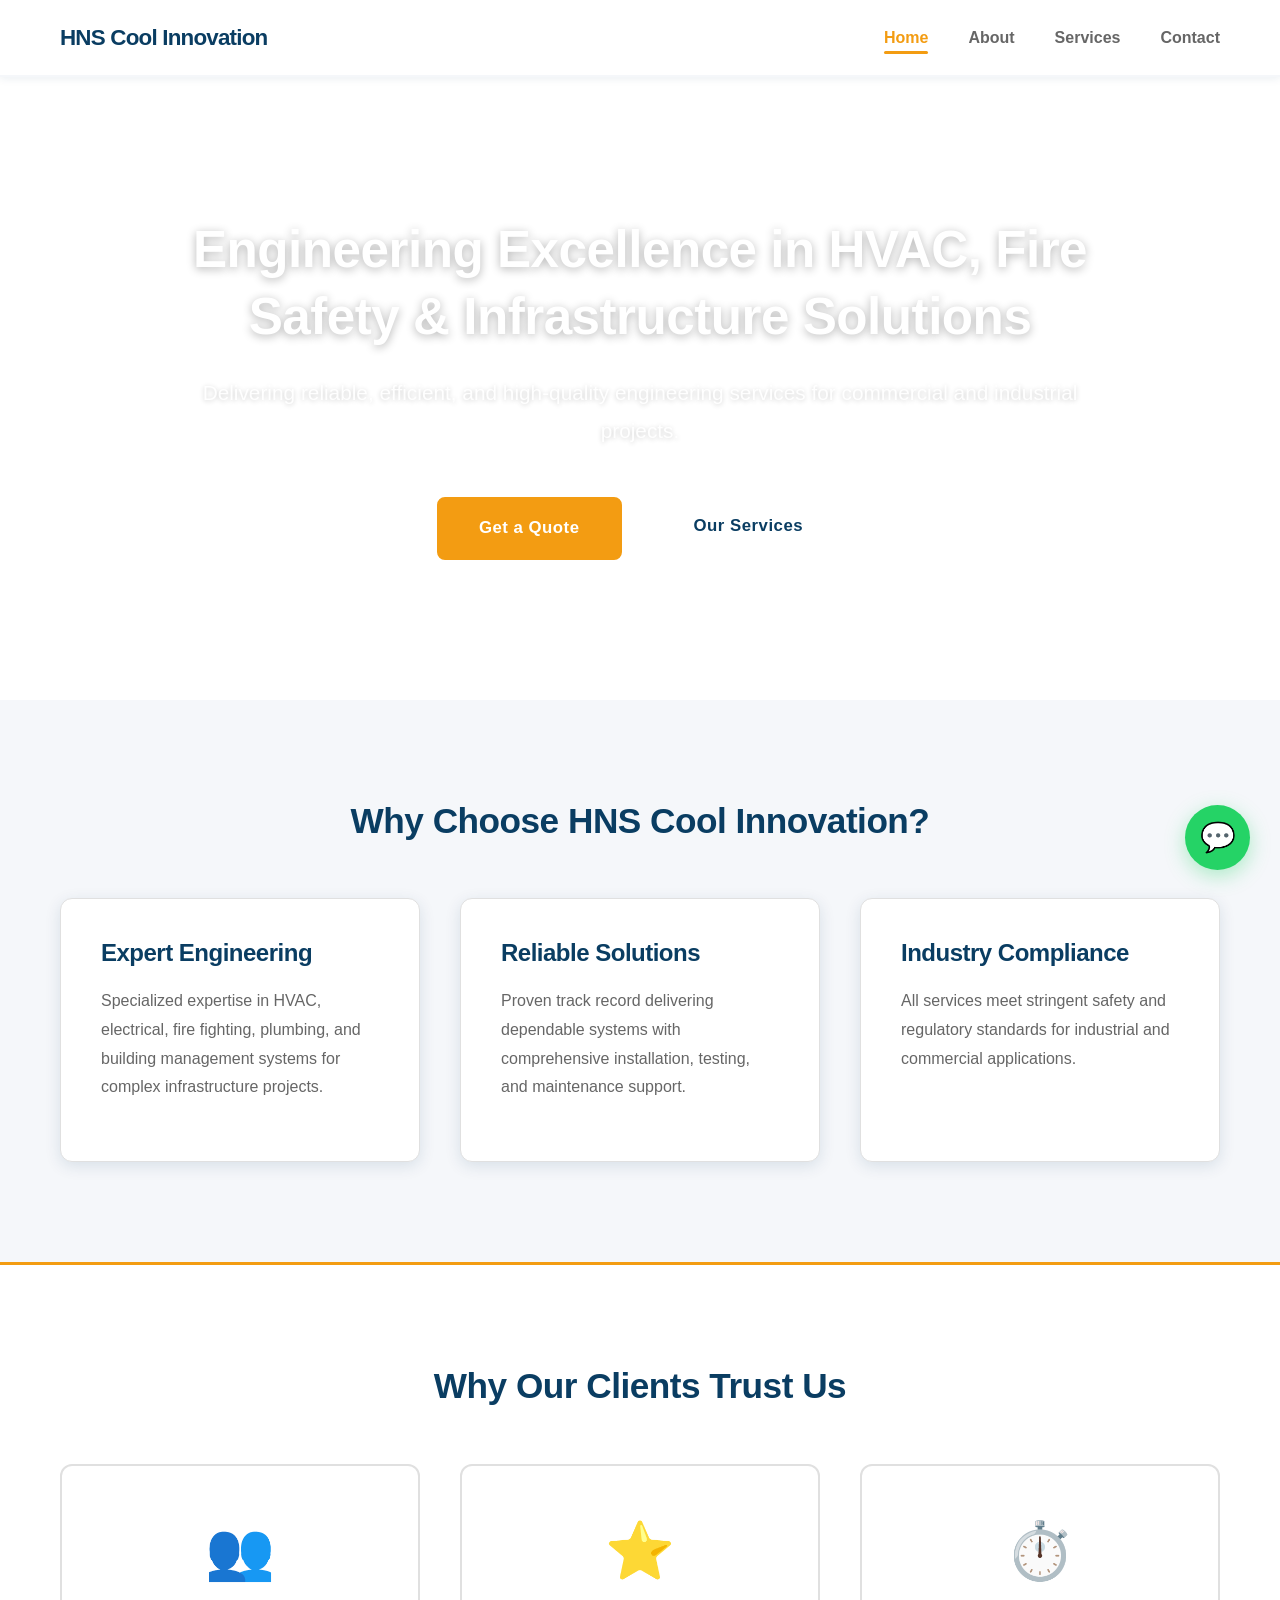
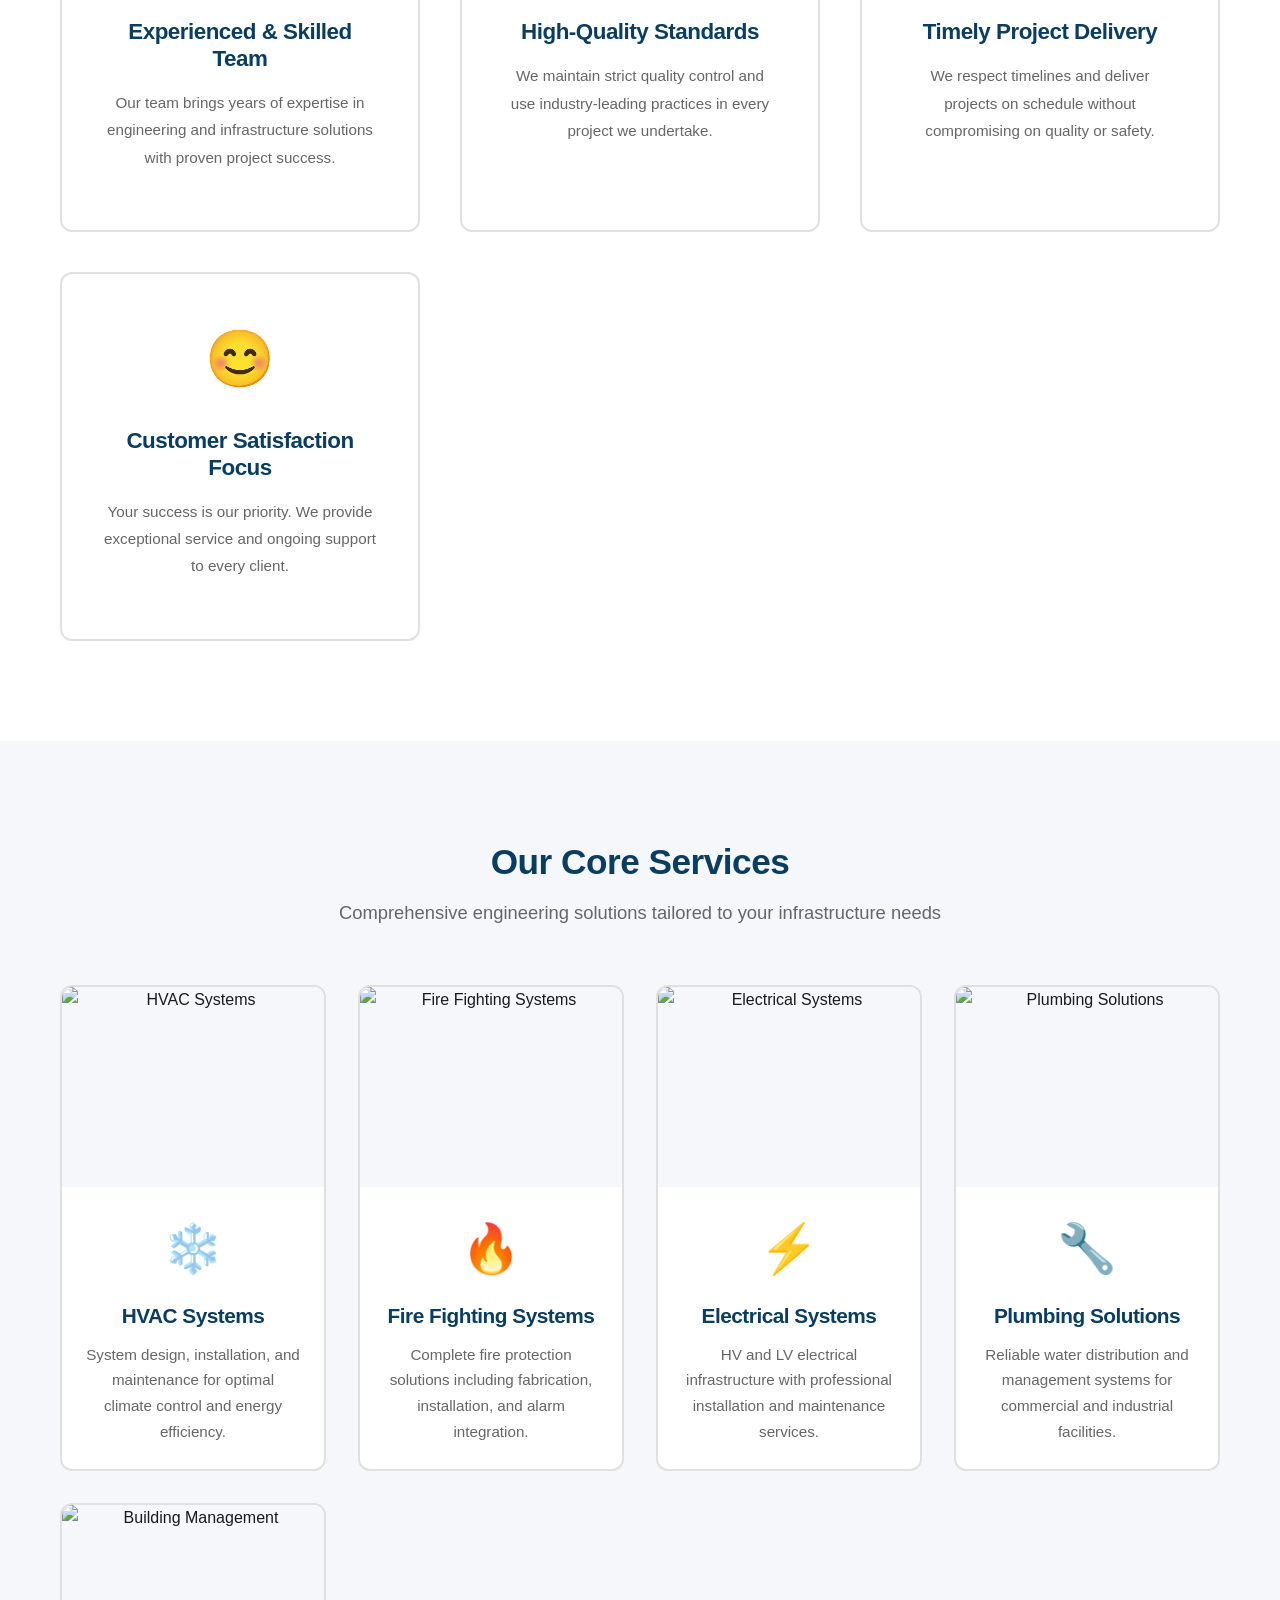
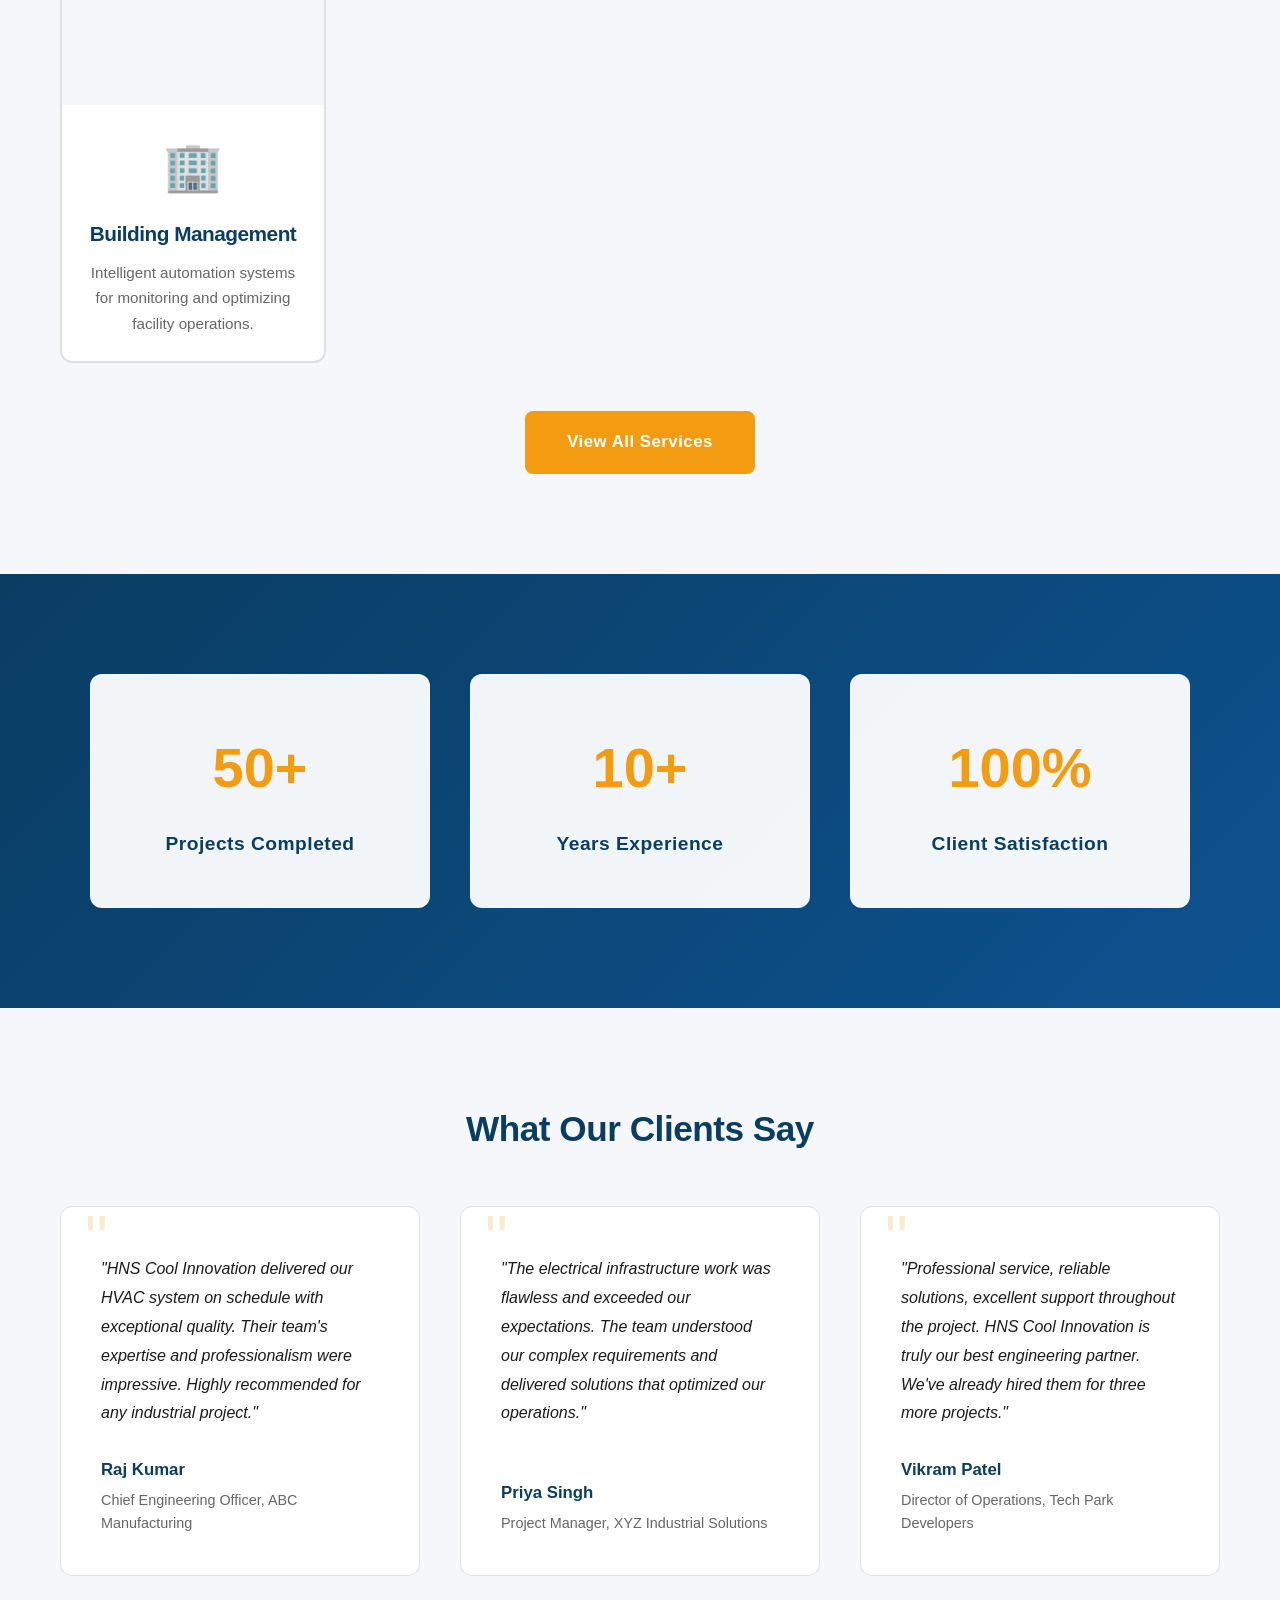
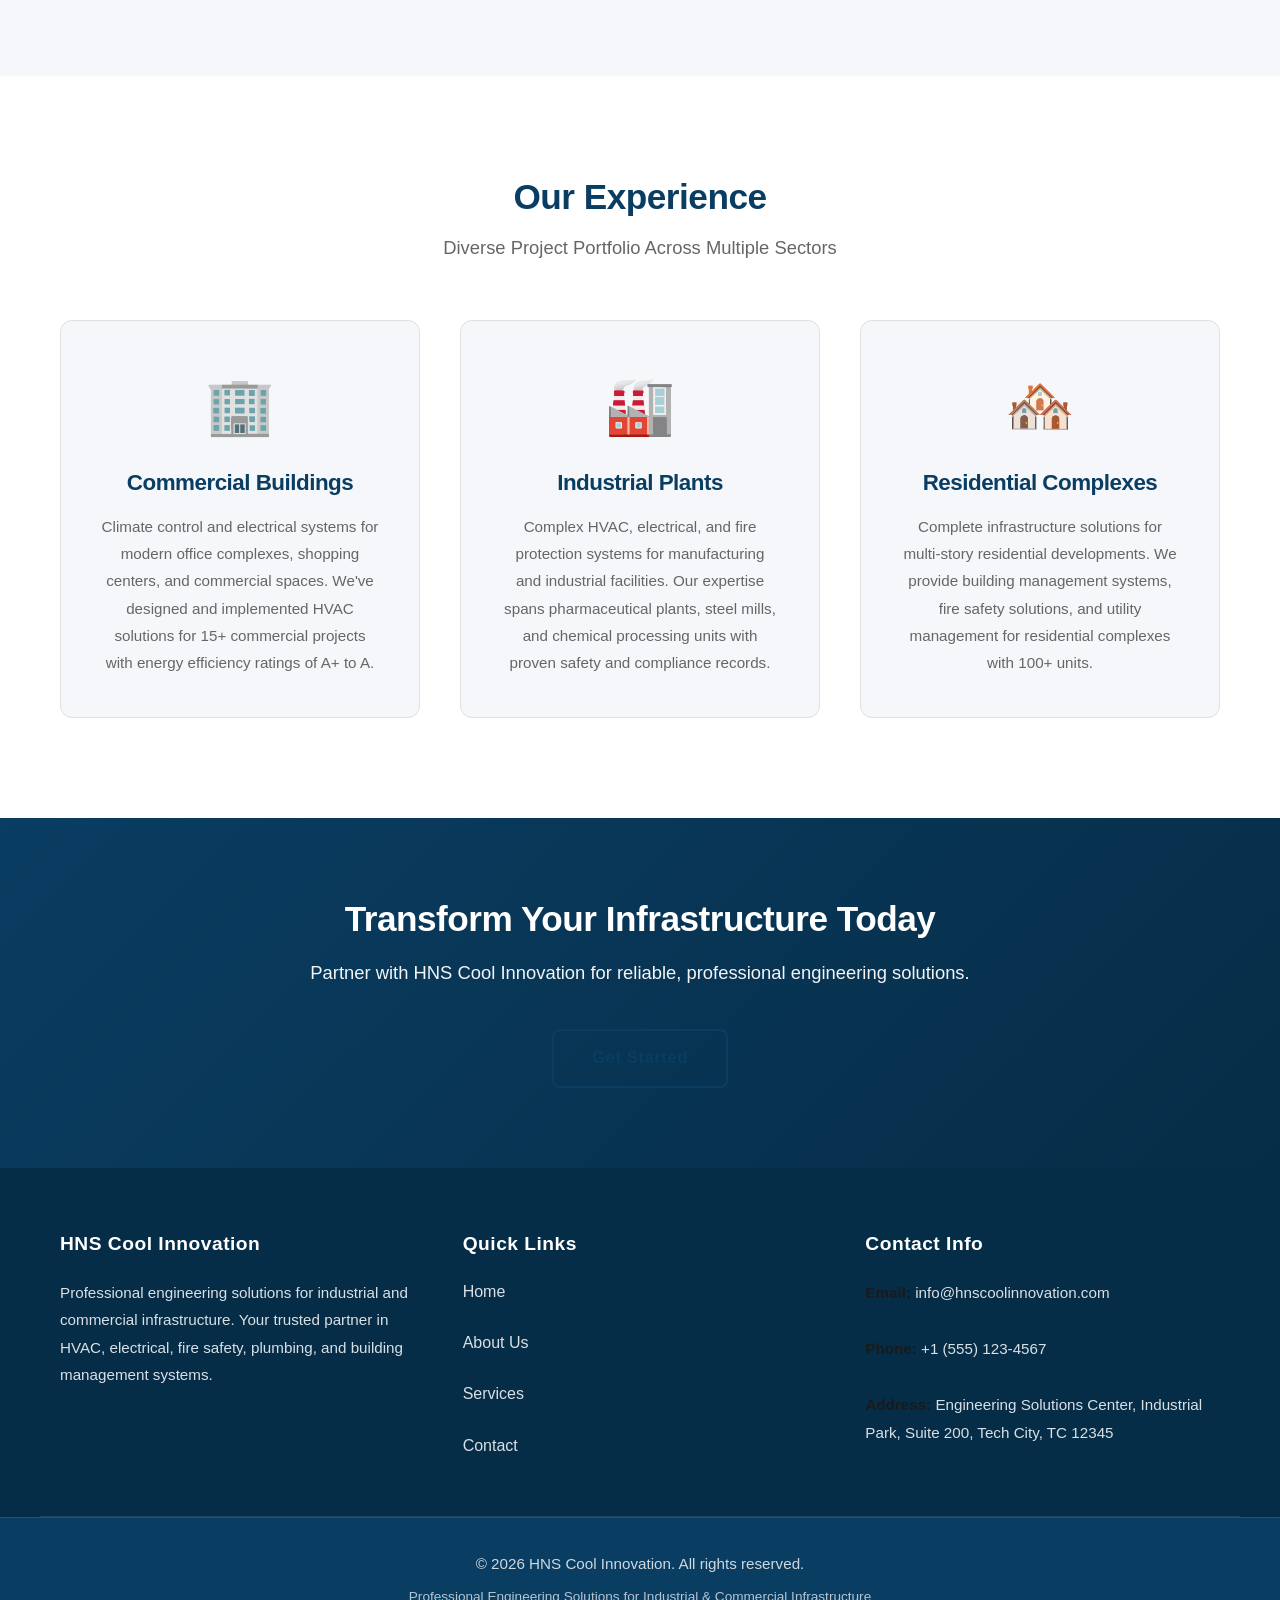
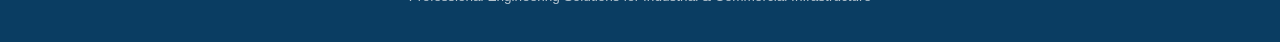
==== commit 557c2977: "Enhance: Add premium hero background image slider and service card images from Unsplash" ====
--- a/index.html
+++ b/index.html
@@ -27,8 +27,25 @@
 
     <!-- Main Content -->
     <main>
-        <!-- Hero Section -->
+        <!-- Hero Section with Background Slider -->
         <section class="hero">
+            <div class="hero-slider">
+                <div class="hero-slide" style="background-image: url('https://images.unsplash.com/photo-1581091215367-59ab6b1d8c4b?w=1200&q=80');">
+                    <div class="hero-slide-overlay"></div>
+                </div>
+                <div class="hero-slide" style="background-image: url('https://images.unsplash.com/photo-1503387762-592deb58ef4e?w=1200&q=80');">
+                    <div class="hero-slide-overlay"></div>
+                </div>
+                <div class="hero-slide" style="background-image: url('https://images.unsplash.com/photo-1492724441997-5dc865305da7?w=1200&q=80');">
+                    <div class="hero-slide-overlay"></div>
+                </div>
+                <div class="hero-slide" style="background-image: url('https://images.unsplash.com/photo-1581092918056-0c4c3acd3789?w=1200&q=80');">
+                    <div class="hero-slide-overlay"></div>
+                </div>
+                <div class="hero-slide" style="background-image: url('https://images.unsplash.com/photo-1509395176047-4a66953fd231?w=1200&q=80');">
+                    <div class="hero-slide-overlay"></div>
+                </div>
+            </div>
             <div class="hero-content">
                 <h1>Engineering Excellence in HVAC, Fire Safety & Infrastructure Solutions</h1>
                 <p>Delivering reliable, efficient, and high-quality engineering services for commercial and industrial projects.</p>
@@ -96,26 +113,41 @@
                 <p class="section-intro">Comprehensive engineering solutions tailored to your infrastructure needs</p>
                 <div class="services-preview-grid">
                     <div class="service-preview-card">
+                        <div class="service-preview-image">
+                            <img src="https://images.unsplash.com/photo-1581092334651-ddf26d9a09d0?w=400&q=80" alt="HVAC Systems" loading="lazy">
+                        </div>
                         <div class="service-preview-icon">❄️</div>
                         <h3>HVAC Systems</h3>
                         <p>System design, installation, and maintenance for optimal climate control and energy efficiency.</p>
                     </div>
                     <div class="service-preview-card">
+                        <div class="service-preview-image">
+                            <img src="https://images.unsplash.com/photo-1604328698692-f76ea9498e76?w=400&q=80" alt="Fire Fighting Systems" loading="lazy">
+                        </div>
                         <div class="service-preview-icon">🔥</div>
                         <h3>Fire Fighting Systems</h3>
                         <p>Complete fire protection solutions including fabrication, installation, and alarm integration.</p>
                     </div>
                     <div class="service-preview-card">
+                        <div class="service-preview-image">
+                            <img src="https://images.unsplash.com/photo-1581091012184-5c3d9d4e3b8b?w=400&q=80" alt="Electrical Systems" loading="lazy">
+                        </div>
                         <div class="service-preview-icon">⚡</div>
                         <h3>Electrical Systems</h3>
                         <p>HV and LV electrical infrastructure with professional installation and maintenance services.</p>
                     </div>
                     <div class="service-preview-card">
+                        <div class="service-preview-image">
+                            <img src="https://images.unsplash.com/photo-1598514983318-2f64f8f4796c?w=400&q=80" alt="Plumbing Solutions" loading="lazy">
+                        </div>
                         <div class="service-preview-icon">🔧</div>
                         <h3>Plumbing Solutions</h3>
                         <p>Reliable water distribution and management systems for commercial and industrial facilities.</p>
                     </div>
                     <div class="service-preview-card">
+                        <div class="service-preview-image">
+                            <img src="https://images.unsplash.com/photo-1558494949-ef010cbdcc31?w=400&q=80" alt="Building Management" loading="lazy">
+                        </div>
                         <div class="service-preview-icon">🏢</div>
                         <h3>Building Management</h3>
                         <p>Intelligent automation systems for monitoring and optimizing facility operations.</p>
--- a/style.css
+++ b/style.css
@@ -195,30 +195,93 @@
 /* ==================== */
 
 .hero {
-    background: linear-gradient(135deg, var(--primary) 0%, var(--primary-dark) 100%);
-    color: #ffffff;
-    padding: 140px 20px;
-    text-align: center;
     position: relative;
     overflow: hidden;
-}
-
-.hero::before {
-    content: '';
+    padding: 140px 20px;
+    text-align: center;
+    min-height: 600px;
+    display: flex;
+    align-items: center;
+    justify-content: center;
+}
+
+/* Hero Slider */
+.hero-slider {
     position: absolute;
     top: 0;
     left: 0;
     right: 0;
     bottom: 0;
-    background: url('data:image/svg+xml,<svg xmlns="http://www.w3.org/2000/svg" viewBox="0 0 1200 600"><defs><pattern id="grid" width="40" height="40" patternUnits="userSpaceOnUse"><path d="M 40 0 L 0 0 0 40" fill="none" stroke="rgba(255,255,255,0.05)" stroke-width="1"/></pattern></defs><rect width="1200" height="600" fill="url(%23grid)"/></svg>');
-    pointer-events: none;
+    width: 100%;
+    height: 100%;
+    z-index: 0;
+}
+
+.hero-slide {
+    position: absolute;
+    top: 0;
+    left: 0;
+    width: 100%;
+    height: 100%;
+    background-size: cover;
+    background-position: center;
+    opacity: 0;
+    animation: slideShow 20s infinite;
+    background-attachment: fixed;
+}
+
+.hero-slide:nth-child(1) {
+    animation-delay: 0s;
+}
+
+.hero-slide:nth-child(2) {
+    animation-delay: 4s;
+}
+
+.hero-slide:nth-child(3) {
+    animation-delay: 8s;
+}
+
+.hero-slide:nth-child(4) {
+    animation-delay: 12s;
+}
+
+.hero-slide:nth-child(5) {
+    animation-delay: 16s;
+}
+
+@keyframes slideShow {
+    0% {
+        opacity: 0;
+    }
+    10% {
+        opacity: 1;
+    }
+    80% {
+        opacity: 1;
+    }
+    100% {
+        opacity: 0;
+    }
+}
+
+.hero-slide-overlay {
+    position: absolute;
+    top: 0;
+    left: 0;
+    right: 0;
+    bottom: 0;
+    background: linear-gradient(135deg, rgba(10, 61, 98, 0.75) 0%, rgba(6, 45, 71, 0.75) 100%);
+    width: 100%;
+    height: 100%;
 }
 
 .hero-content {
     position: relative;
-    z-index: 1;
+    z-index: 2;
     max-width: 900px;
     margin: 0 auto;
+    color: #ffffff;
 }
 
 .hero-content h1 {
@@ -227,6 +290,7 @@
     color: #ffffff;
     font-weight: 800;
     line-height: 1.3;
+    text-shadow: 0 2px 10px rgba(0, 0, 0, 0.3);
 }
 
 .hero-content p {
@@ -234,6 +298,7 @@
     margin-bottom: 2.5rem;
     color: rgba(255, 255, 255, 0.95);
     line-height: 1.8;
+    text-shadow: 0 1px 5px rgba(0, 0, 0, 0.2);
 }
 
 /* ==================== */
@@ -496,22 +561,44 @@
 
 .service-preview-card {
     background-color: #ffffff;
-    padding: 2rem;
     border-radius: 12px;
     text-align: center;
     border: 2px solid var(--border-light);
     transition: all var(--transition);
+    overflow: hidden;
+    display: flex;
+    flex-direction: column;
+}
+
+.service-preview-image {
+    width: 100%;
+    height: 200px;
+    overflow: hidden;
+    background-color: var(--secondary);
+}
+
+.service-preview-image img {
+    width: 100%;
+    height: 100%;
+    object-fit: cover;
+    transition: transform 0.3s ease;
+    display: block;
+}
+
+.service-preview-card:hover .service-preview-image img {
+    transform: scale(1.08);
 }
 
 .service-preview-card:hover {
     border-color: var(--accent);
-    transform: translateY(-6px);
+    transform: translateY(-8px);
     box-shadow: var(--shadow-lg);
 }
 
 .service-preview-icon {
     font-size: 3rem;
-    margin-bottom: 1.2rem;
+    margin-bottom: 1rem;
+    margin-top: 1.5rem;
     display: block;
 }
 
@@ -519,6 +606,7 @@
     color: var(--primary);
     margin-bottom: 0.8rem;
     font-size: 1.3rem;
+    padding: 0 1.5rem;
 }
 
 .service-preview-card p {
@@ -526,6 +614,8 @@
     font-size: 0.95rem;
     margin-bottom: 0;
     line-height: 1.7;
+    padding: 0 1.5rem 1.5rem;
+    flex-grow: 1;
 }
 
 .services-preview-cta {
@@ -1126,6 +1216,7 @@
 
     .hero {
         padding: 100px 20px;
+        min-height: 500px;
     }
 
     .hero-content h1 {
@@ -1139,6 +1230,10 @@
     .hero-buttons {
         gap: 1.2rem;
         margin-top: 2rem;
+    }
+
+    .service-preview-image {
+        height: 150px;
     }
 
     .cta-button {
@@ -1233,6 +1328,7 @@
 
     .hero {
         padding: 70px 20px;
+        min-height: 400px;
     }
 
     .hero-content h1 {
@@ -1248,6 +1344,10 @@
         flex-direction: column;
         gap: 1rem;
         margin-top: 1.5rem;
+    }
+
+    .service-preview-image {
+        height: 120px;
     }
 
     .cta-button {
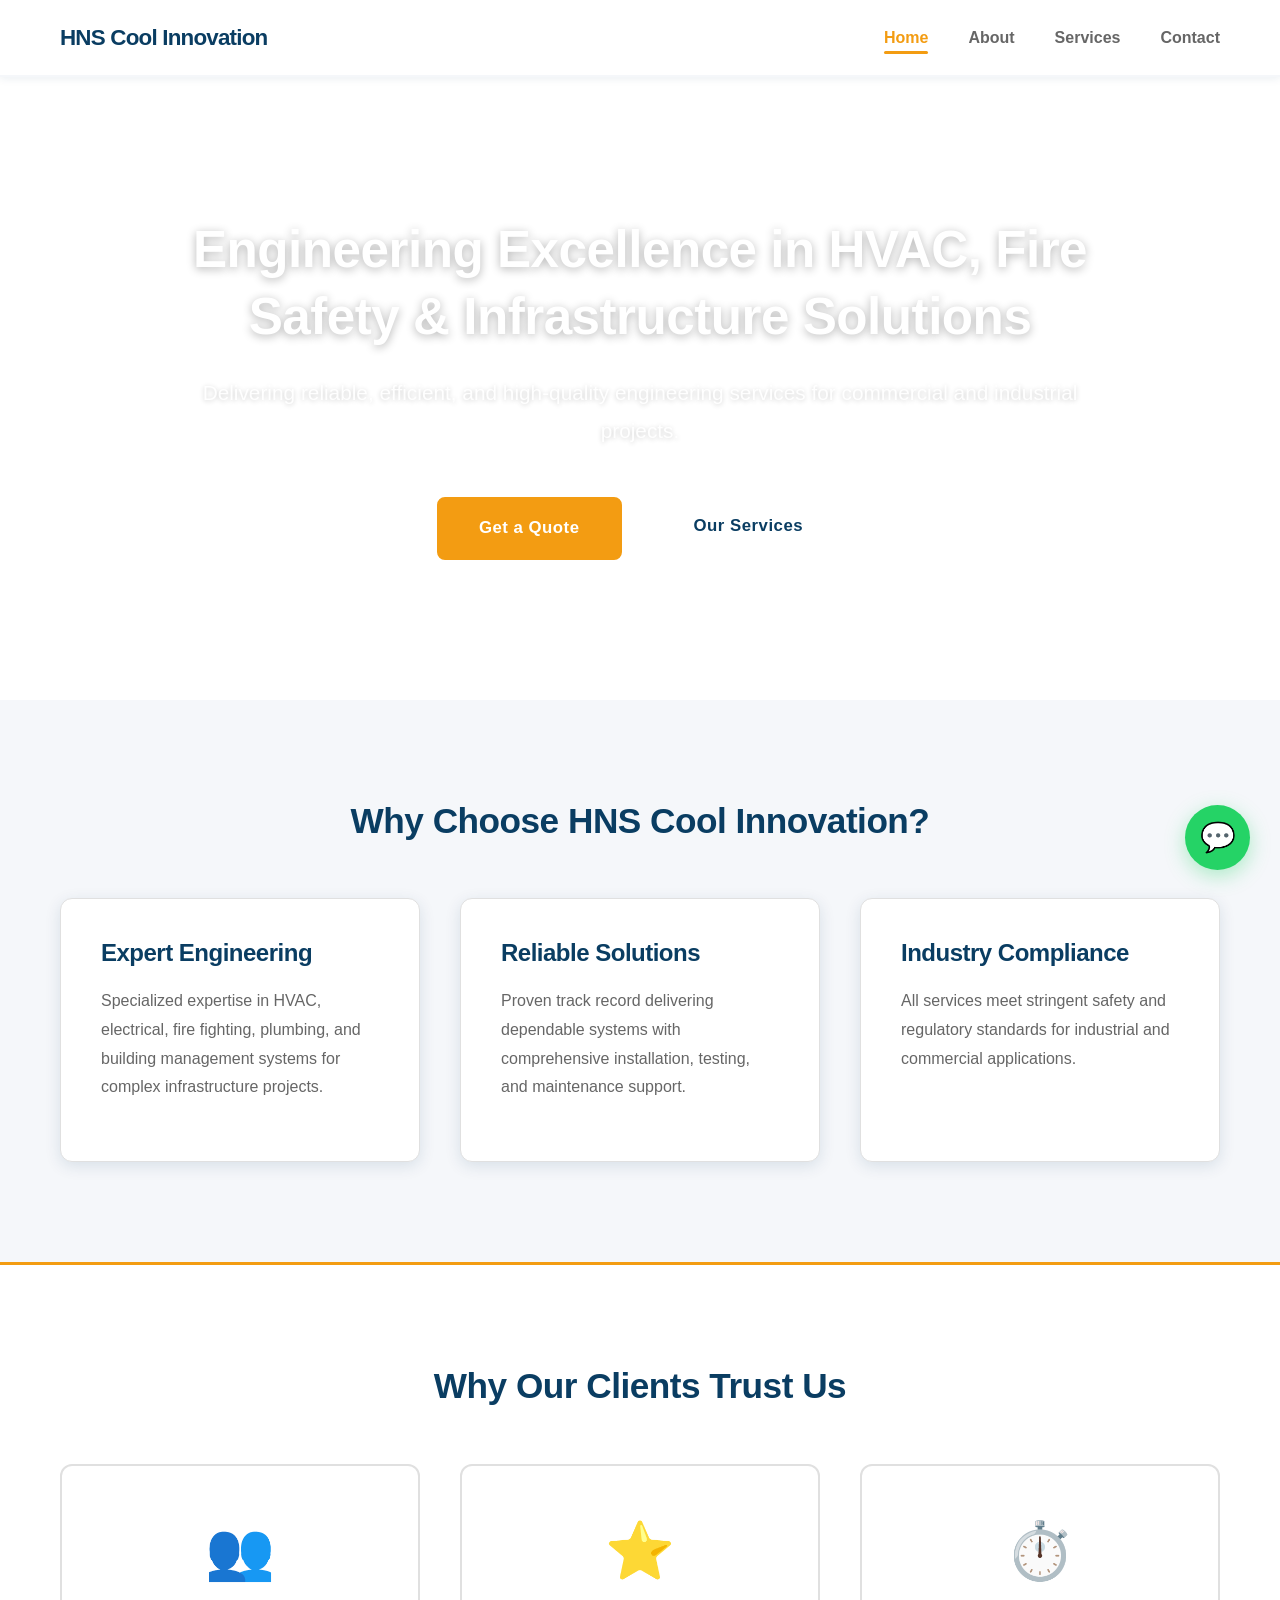
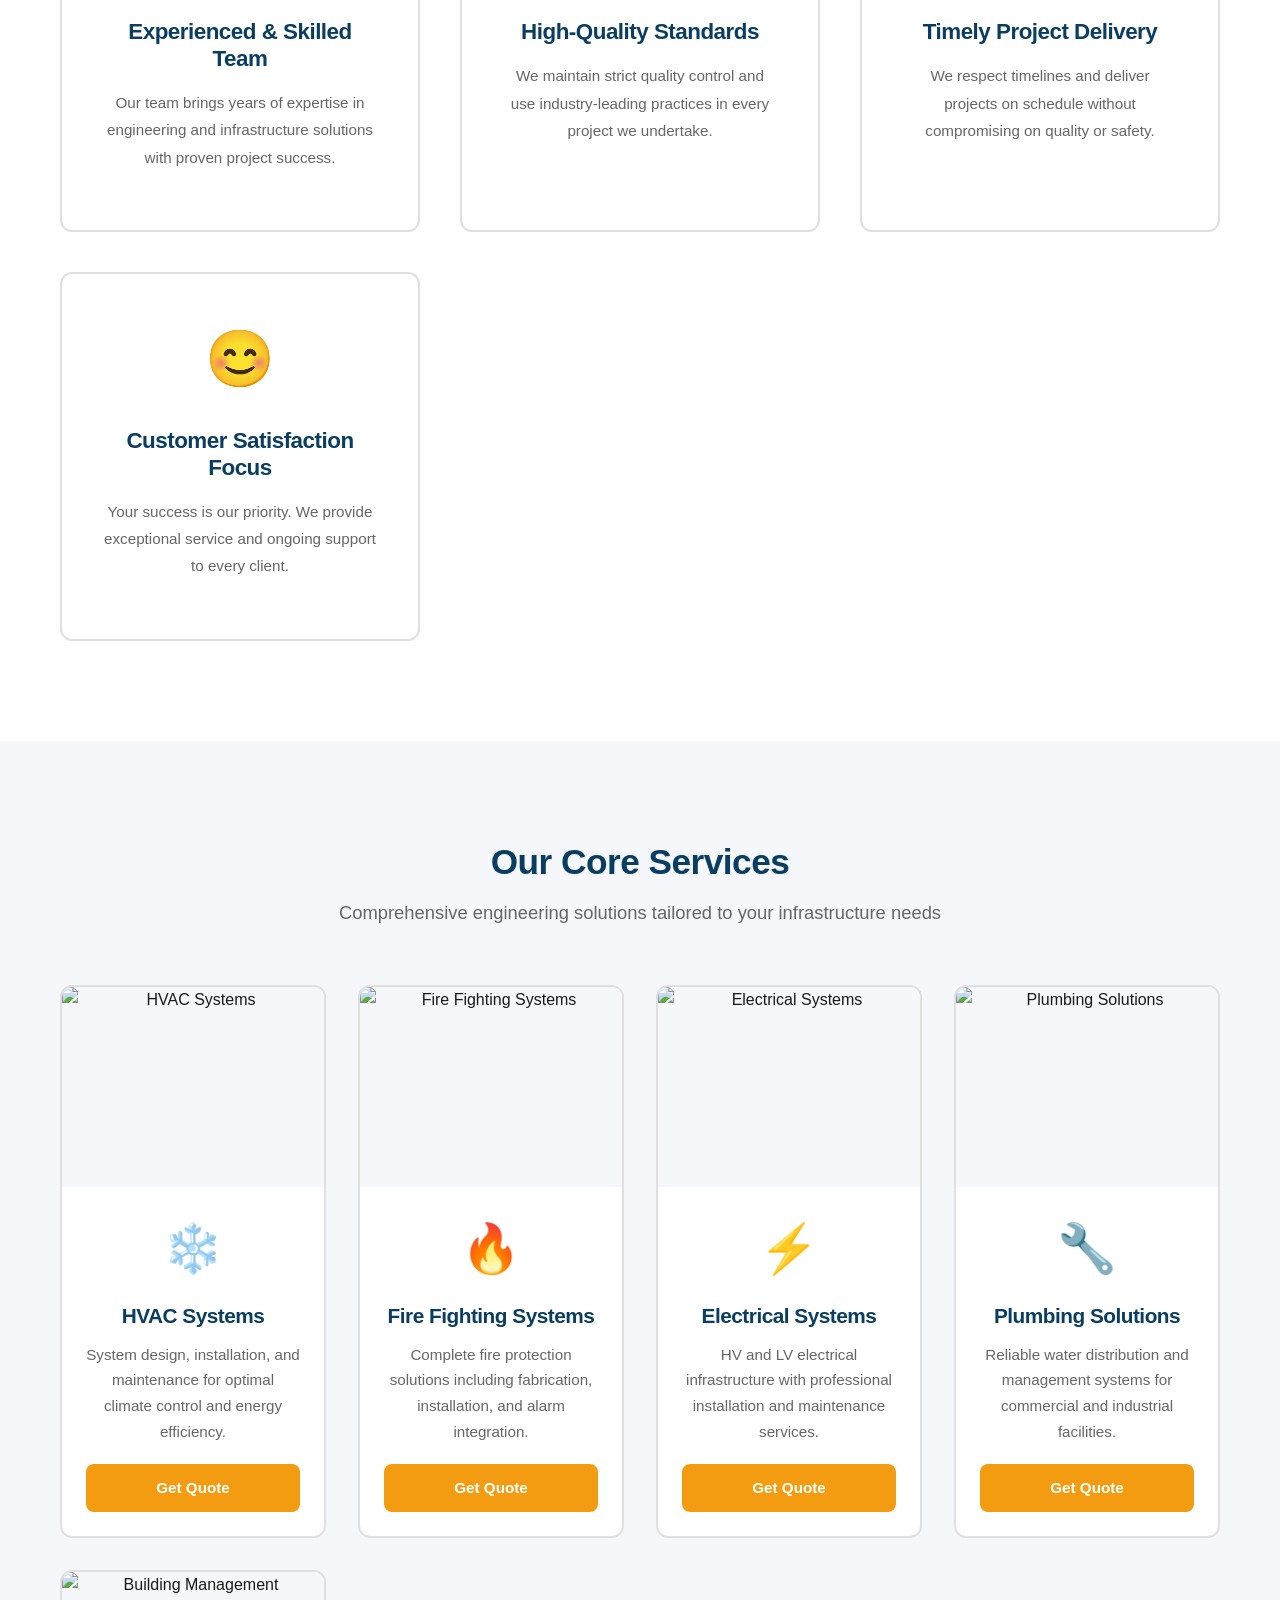
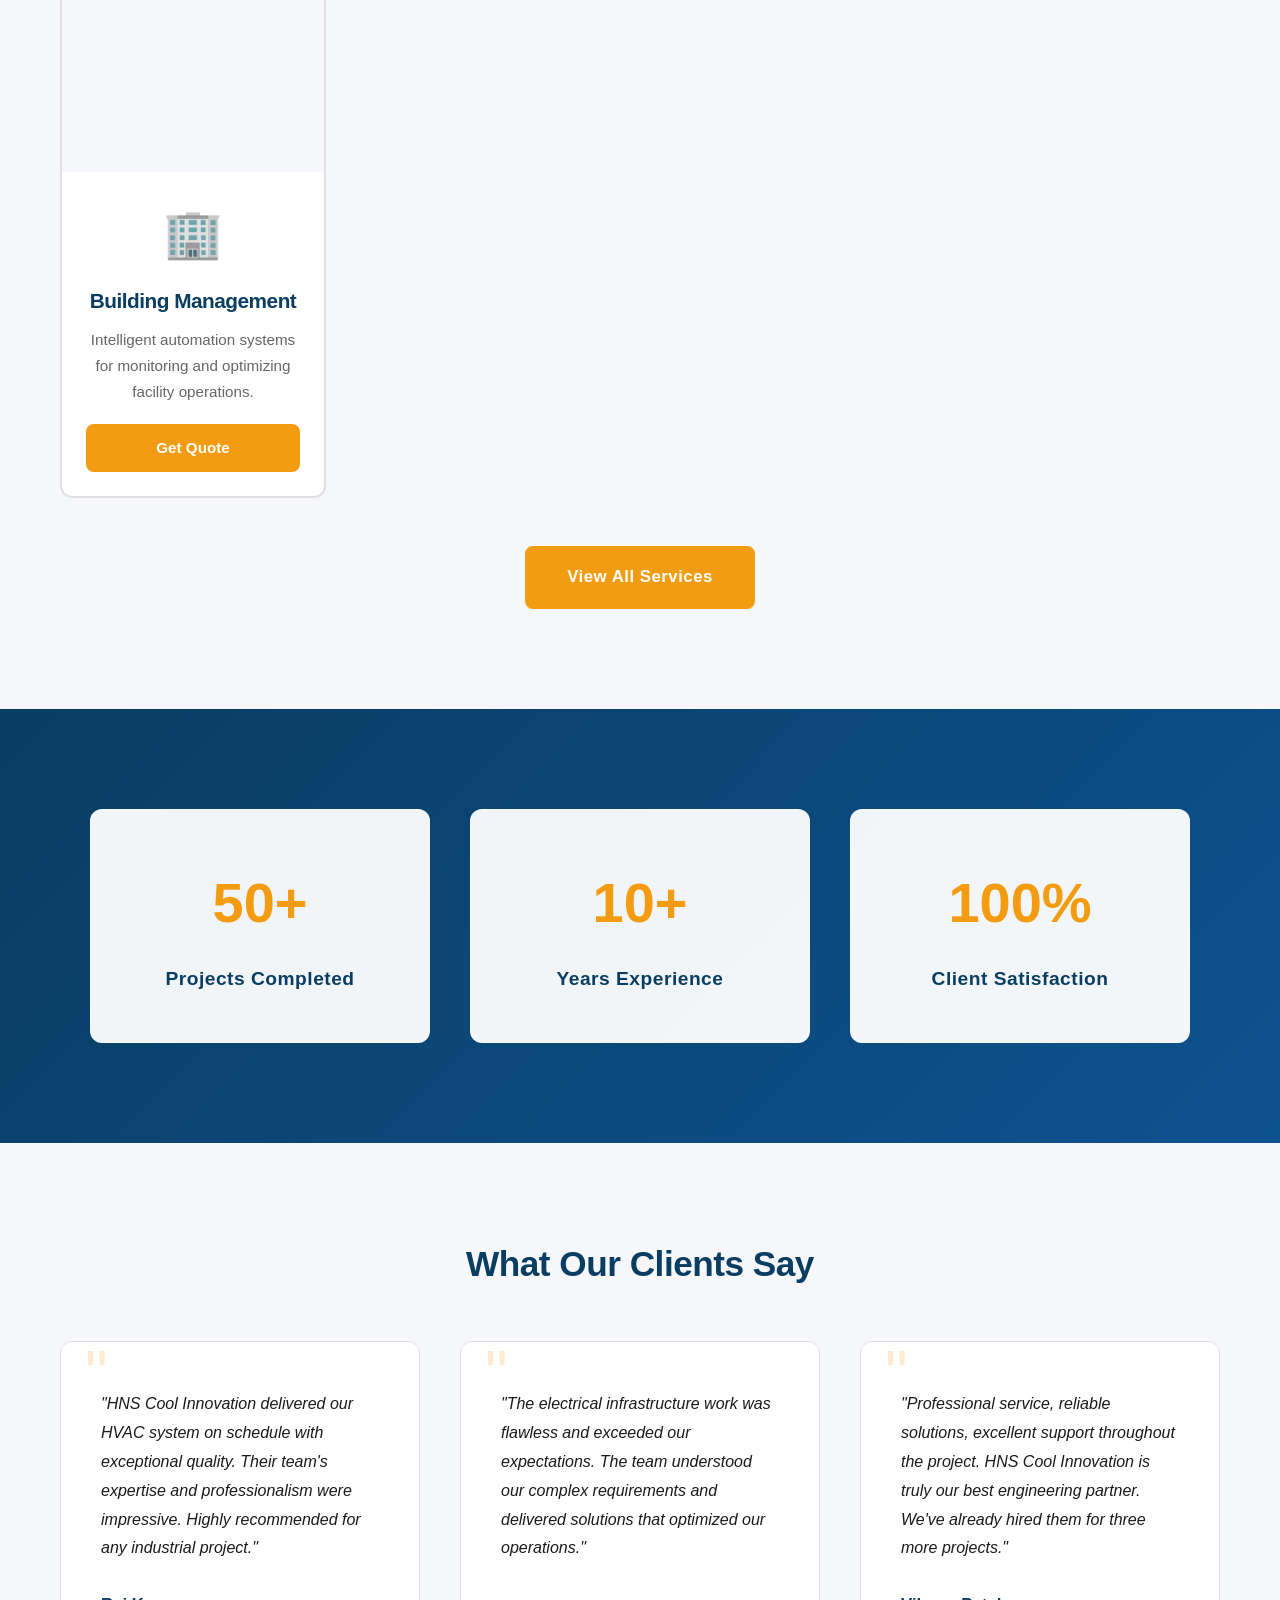
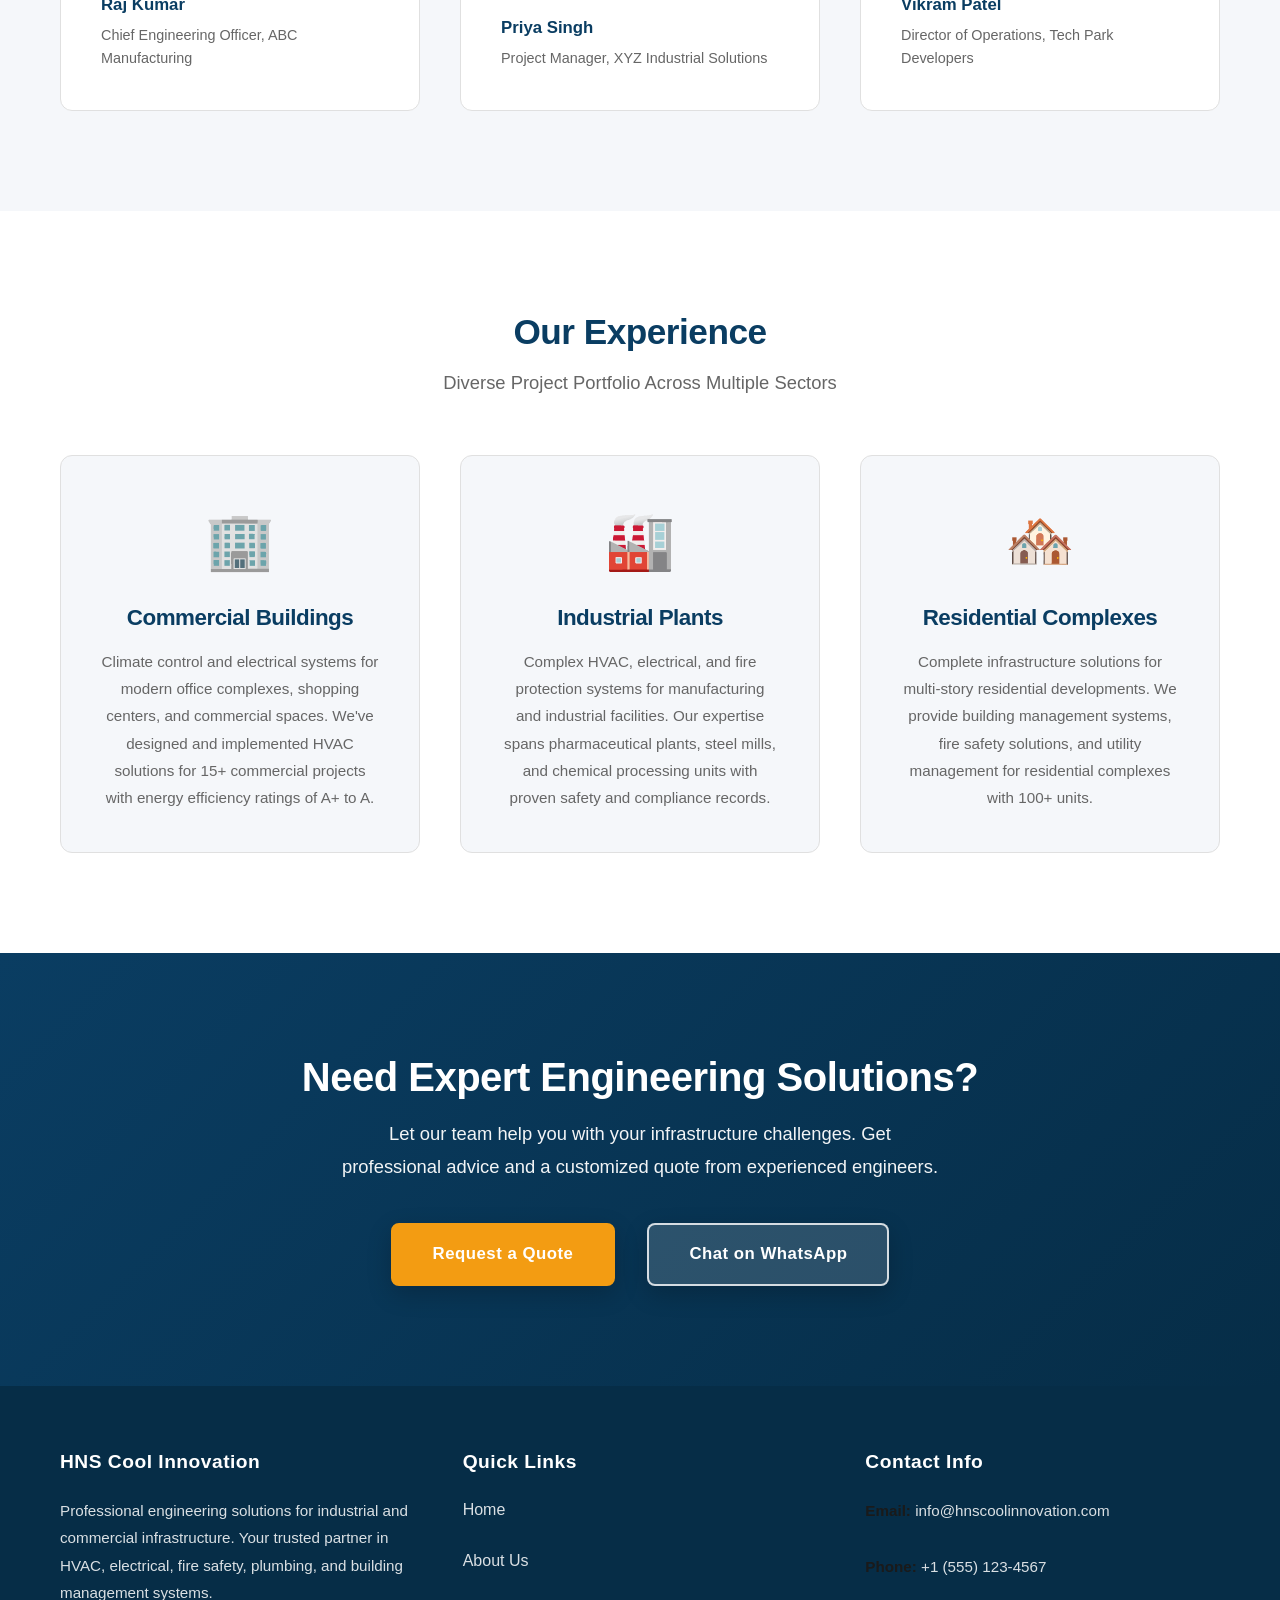
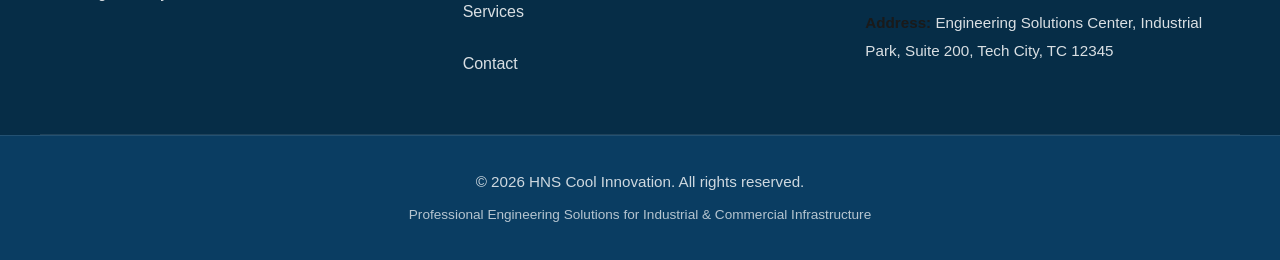
==== commit 1b8af20f: "Enhance: Transform into lead-generating platform with upgraded contact form, strategic CTAs, WhatsAp" ====
--- a/index.html
+++ b/index.html
@@ -119,6 +119,7 @@
                         <div class="service-preview-icon">❄️</div>
                         <h3>HVAC Systems</h3>
                         <p>System design, installation, and maintenance for optimal climate control and energy efficiency.</p>
+                        <a href="contact.html" class="service-card-cta">Get Quote</a>
                     </div>
                     <div class="service-preview-card">
                         <div class="service-preview-image">
@@ -127,6 +128,7 @@
                         <div class="service-preview-icon">🔥</div>
                         <h3>Fire Fighting Systems</h3>
                         <p>Complete fire protection solutions including fabrication, installation, and alarm integration.</p>
+                        <a href="contact.html" class="service-card-cta">Get Quote</a>
                     </div>
                     <div class="service-preview-card">
                         <div class="service-preview-image">
@@ -135,6 +137,7 @@
                         <div class="service-preview-icon">⚡</div>
                         <h3>Electrical Systems</h3>
                         <p>HV and LV electrical infrastructure with professional installation and maintenance services.</p>
+                        <a href="contact.html" class="service-card-cta">Get Quote</a>
                     </div>
                     <div class="service-preview-card">
                         <div class="service-preview-image">
@@ -143,6 +146,7 @@
                         <div class="service-preview-icon">🔧</div>
                         <h3>Plumbing Solutions</h3>
                         <p>Reliable water distribution and management systems for commercial and industrial facilities.</p>
+                        <a href="contact.html" class="service-card-cta">Get Quote</a>
                     </div>
                     <div class="service-preview-card">
                         <div class="service-preview-image">
@@ -151,6 +155,7 @@
                         <div class="service-preview-icon">🏢</div>
                         <h3>Building Management</h3>
                         <p>Intelligent automation systems for monitoring and optimizing facility operations.</p>
+                        <a href="contact.html" class="service-card-cta">Get Quote</a>
                     </div>
                 </div>
                 <div class="services-preview-cta">
@@ -231,15 +236,18 @@
         <!-- Call to Action Section -->
         <section class="cta-section">
             <div class="container">
-                <h2>Transform Your Infrastructure Today</h2>
-                <p>Partner with HNS Cool Innovation for reliable, professional engineering solutions.</p>
-                <a href="contact.html" class="cta-button secondary">Get Started</a>
+                <h2>Need Expert Engineering Solutions?</h2>
+                <p>Let our team help you with your infrastructure challenges. Get professional advice and a customized quote from experienced engineers.</p>
+                <div class="cta-buttons-group">
+                    <a href="contact.html" class="cta-button primary">Request a Quote</a>
+                    <a href="https://wa.me/919876543210?text=Hello%20HNS%20Cool%20Innovation%2C%20I%20am%20interested%20in%20your%20engineering%20services.%20Please%20share%20more%20details%20about%20your%20offerings." target="_blank" rel="noopener noreferrer" class="cta-button secondary">Chat on WhatsApp</a>
+                </div>
             </div>
         </section>
     </main>
 
     <!-- WhatsApp Floating Button -->
-    <a href="https://wa.me/919876543210" class="whatsapp-button" target="_blank" rel="noopener noreferrer" title="Chat with us on WhatsApp">
+    <a href="https://wa.me/919876543210?text=Hello%20HNS%20Cool%20Innovation%2C%20I%20am%20interested%20in%20your%20engineering%20services.%20Please%20share%20more%20details%20about%20your%20offerings." class="whatsapp-button" target="_blank" rel="noopener noreferrer" title="Chat with us on WhatsApp">
         <span class="whatsapp-icon">💬</span>
     </a>
 
--- a/style.css
+++ b/style.css
@@ -612,10 +612,31 @@
 .service-preview-card p {
     color: var(--text-muted);
     font-size: 0.95rem;
-    margin-bottom: 0;
+    margin-bottom: 1.2rem;
     line-height: 1.7;
-    padding: 0 1.5rem 1.5rem;
+    padding: 0 1.5rem;
     flex-grow: 1;
+}
+
+.service-card-cta {
+    display: inline-block;
+    padding: 12px 28px;
+    background-color: var(--accent);
+    color: #ffffff;
+    border: none;
+    border-radius: 8px;
+    font-size: 0.95rem;
+    font-weight: 700;
+    text-decoration: none;
+    cursor: pointer;
+    transition: all var(--transition);
+    margin: 0 1.5rem 1.5rem;
+}
+
+.service-card-cta:hover {
+    background-color: var(--accent-dark);
+    transform: translateY(-3px);
+    box-shadow: 0 6px 16px rgba(243, 156, 18, 0.25);
 }
 
 .services-preview-cta {
@@ -776,7 +797,7 @@
 .cta-section {
     background: linear-gradient(135deg, var(--primary) 0%, var(--primary-dark) 100%);
     color: #ffffff;
-    padding: 80px 20px;
+    padding: 100px 20px;
     text-align: center;
 }
 
@@ -784,6 +805,7 @@
     color: #ffffff;
     margin-bottom: 1rem;
     font-weight: 800;
+    font-size: 2.5rem;
 }
 
 .cta-section p {
@@ -791,6 +813,48 @@
     margin-bottom: 2.5rem;
     font-size: 1.15rem;
     line-height: 1.8;
+    max-width: 600px;
+    margin-left: auto;
+    margin-right: auto;
+}
+
+.cta-buttons-group {
+    display: flex;
+    gap: 2rem;
+    justify-content: center;
+    flex-wrap: wrap;
+}
+
+.cta-buttons-group .cta-button {
+    padding: 16px 40px;
+    font-size: 1.05rem;
+    font-weight: 800;
+    box-shadow: 0 8px 24px rgba(0, 0, 0, 0.2);
+}
+
+.cta-buttons-group .cta-button.primary {
+    background-color: var(--accent);
+    color: #ffffff;
+    border-color: var(--accent);
+}
+
+.cta-buttons-group .cta-button.primary:hover {
+    background-color: var(--accent-dark);
+    border-color: var(--accent-dark);
+    transform: translateY(-4px);
+    box-shadow: 0 12px 32px rgba(243, 156, 18, 0.4);
+}
+
+.cta-buttons-group .cta-button.secondary {
+    background-color: rgba(255, 255, 255, 0.15);
+    border: 2px solid rgba(255, 255, 255, 0.8);
+    color: #ffffff;
+}
+
+.cta-buttons-group .cta-button.secondary:hover {
+    background-color: rgba(255, 255, 255, 0.25);
+    border-color: #ffffff;
+    transform: translateY(-4px);
 }
 
 /* ==================== */
@@ -945,21 +1009,26 @@
 .service-cta {
     text-align: center;
     padding: 3.5rem 2rem;
-    background-color: #ffffff;
+    background: linear-gradient(135deg, rgba(243, 156, 18, 0.08) 0%, rgba(243, 156, 18, 0.04) 100%);
     border-radius: 12px;
-    border: 2px solid var(--border-light);
+    border: 2px solid var(--accent);
+    margin-top: 4rem;
 }
 
 .service-cta h2 {
     color: var(--primary);
     margin-bottom: 1rem;
     font-size: 2rem;
+    font-weight: 800;
 }
 
 .service-cta p {
     font-size: 1.1rem;
     color: var(--text-muted);
     margin-bottom: 2.5rem;
+    max-width: 600px;
+    margin-left: auto;
+    margin-right: auto;
 }
 
 /* ==================== */
@@ -1046,6 +1115,13 @@
     margin-bottom: 1.8rem;
 }
 
+.form-row {
+    display: grid;
+    grid-template-columns: repeat(auto-fit, minmax(250px, 1fr));
+    gap: 1.5rem;
+    margin-bottom: 1.8rem;
+}
+
 .form-group label {
     display: block;
     margin-bottom: 0.7rem;
@@ -1054,7 +1130,19 @@
     font-size: 0.95rem;
 }
 
+.required {
+    color: #e74c3c;
+    font-weight: 800;
+}
+
+.optional {
+    color: var(--text-muted);
+    font-weight: 400;
+    font-size: 0.85rem;
+}
+
 .form-group input,
+.form-group select,
 .form-group textarea {
     width: 100%;
     padding: 14px;
@@ -1063,18 +1151,70 @@
     font-family: inherit;
     font-size: 1rem;
     transition: all var(--transition);
+    background-color: #ffffff;
+    color: var(--text-dark);
+}
+
+.form-group select {
+    cursor: pointer;
+    appearance: none;
+    background-image: url("data:image/svg+xml,%3Csvg xmlns='http://www.w3.org/2000/svg' width='12' height='12' viewBox='0 0 12 12'%3E%3Cpath fill='%230A3D62' d='M6 9L1 4h10z'/%3E%3C/svg%3E");
+    background-repeat: no-repeat;
+    background-position: right 12px center;
+    padding-right: 36px;
 }
 
 .form-group input:focus,
+.form-group select:focus,
 .form-group textarea:focus {
     outline: none;
     border-color: var(--accent);
     box-shadow: 0 0 0 4px rgba(243, 156, 18, 0.1);
+    background-color: rgba(243, 156, 18, 0.02);
 }
 
 .form-group textarea {
     resize: vertical;
     min-height: 120px;
+}
+
+.form-intro {
+    color: var(--text-muted);
+    margin-bottom: 2rem;
+    font-size: 0.95rem;
+    line-height: 1.6;
+}
+
+.form-submit {
+    width: 100%;
+    padding: 16px;
+    font-size: 1.1rem;
+    font-weight: 800;
+    margin-top: 1.5rem;
+}
+
+.form-submit:hover {
+    transform: translateY(-3px);
+}
+
+.form-trust-section {
+    background-color: rgba(243, 156, 18, 0.08);
+    padding: 1.8rem;
+    border-radius: 8px;
+    margin-top: 2rem;
+    border-left: 4px solid var(--accent);
+}
+
+.trust-text {
+    margin: 0.8rem 0;
+    color: var(--primary);
+    font-size: 0.95rem;
+    line-height: 1.6;
+}
+
+.trust-text strong {
+    color: var(--accent);
+    font-weight: 800;
 }
 
 .form-note {
@@ -1266,6 +1406,19 @@
         padding: 60px 20px;
     }
 
+    .cta-buttons-group {
+        gap: 1.5rem;
+    }
+
+    .cta-buttons-group .cta-button {
+        padding: 14px 32px;
+        font-size: 1rem;
+    }
+
+    .service-cta {
+        padding: 2.5rem 1.5rem;
+    }
+
     .services-preview-grid {
         grid-template-columns: repeat(auto-fit, minmax(200px, 1fr));
     }
@@ -1394,7 +1547,28 @@
     }
 
     .cta-section h2 {
-        font-size: 1.3rem;
+        font-size: 1.8rem;
+    }
+
+    .cta-buttons-group {
+        flex-direction: column;
+        gap: 1rem;
+    }
+
+    .cta-buttons-group .cta-button {
+        display: block;
+        width: 100%;
+        padding: 13px 24px;
+        font-size: 0.95rem;
+    }
+
+    .service-cta {
+        padding: 2rem 1.5rem;
+        margin-top: 3rem;
+    }
+
+    .form-row {
+        grid-template-columns: 1fr;
     }
 
     .features,
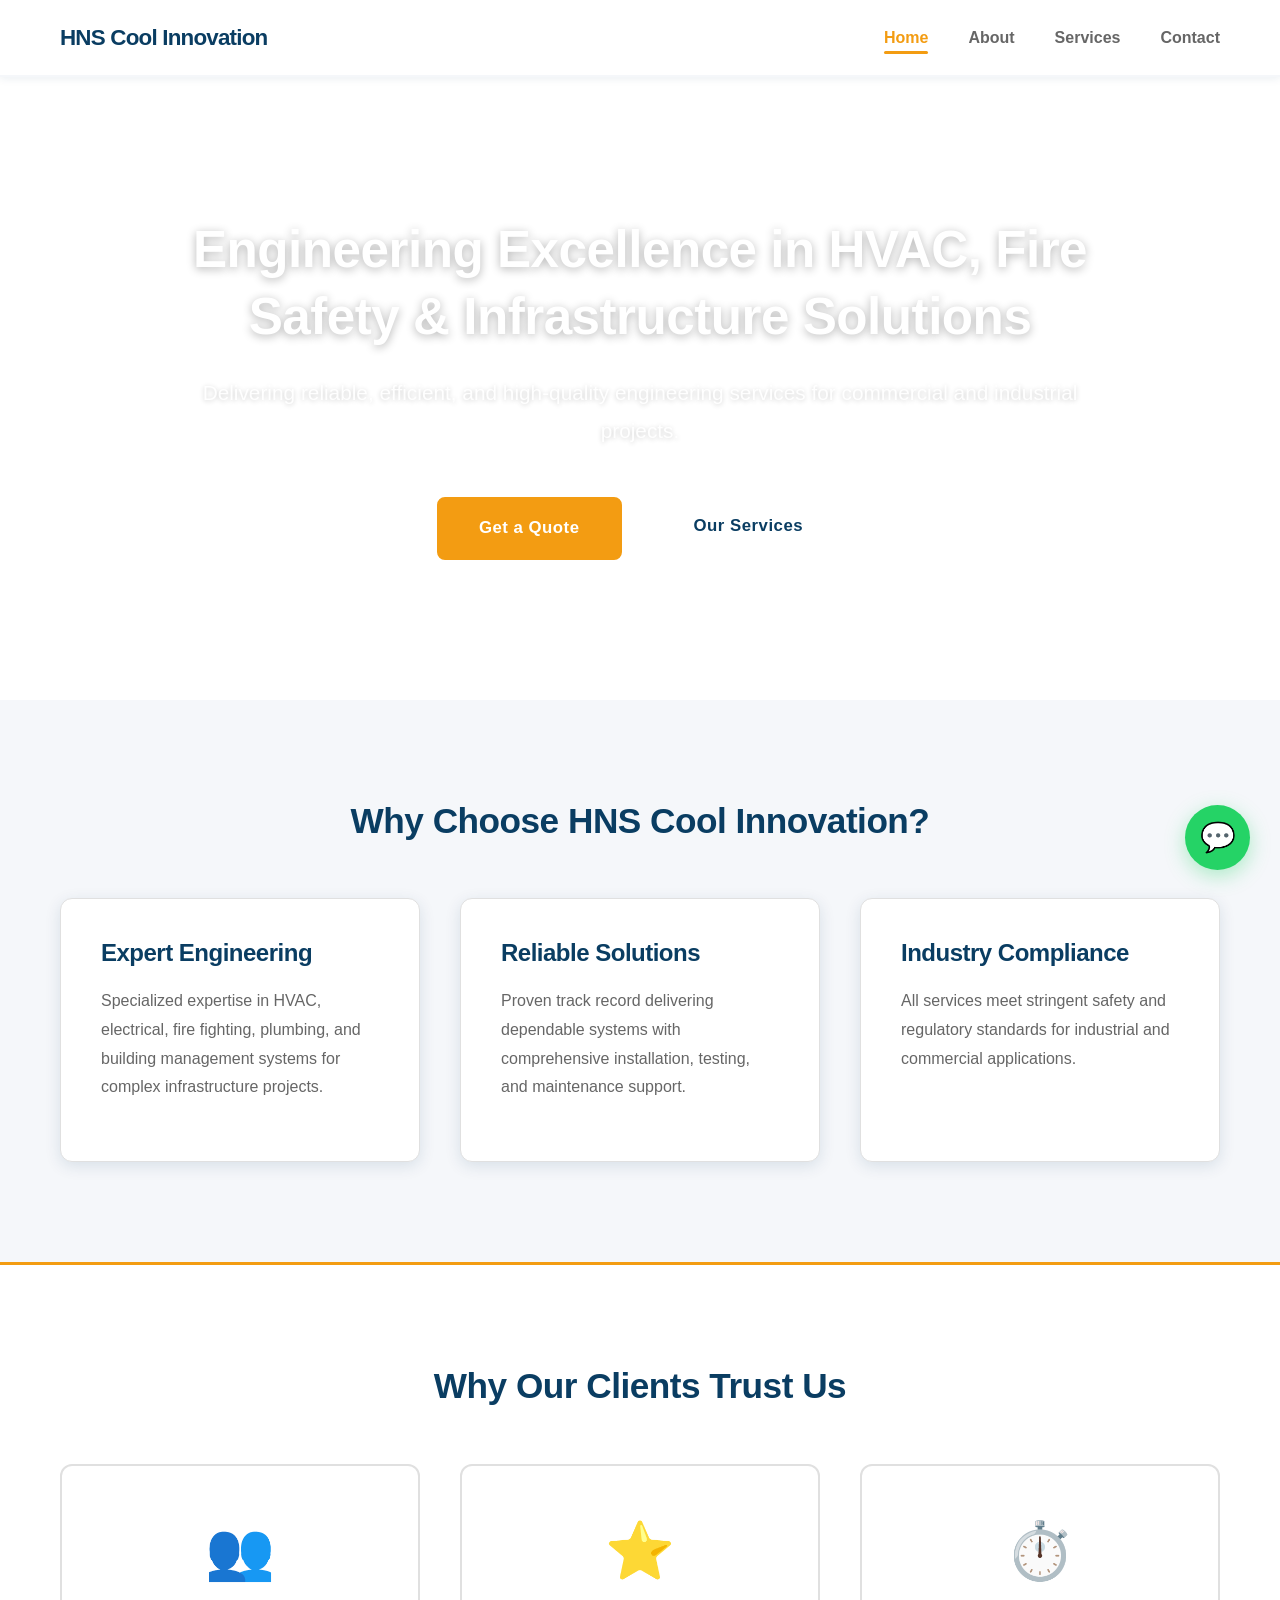
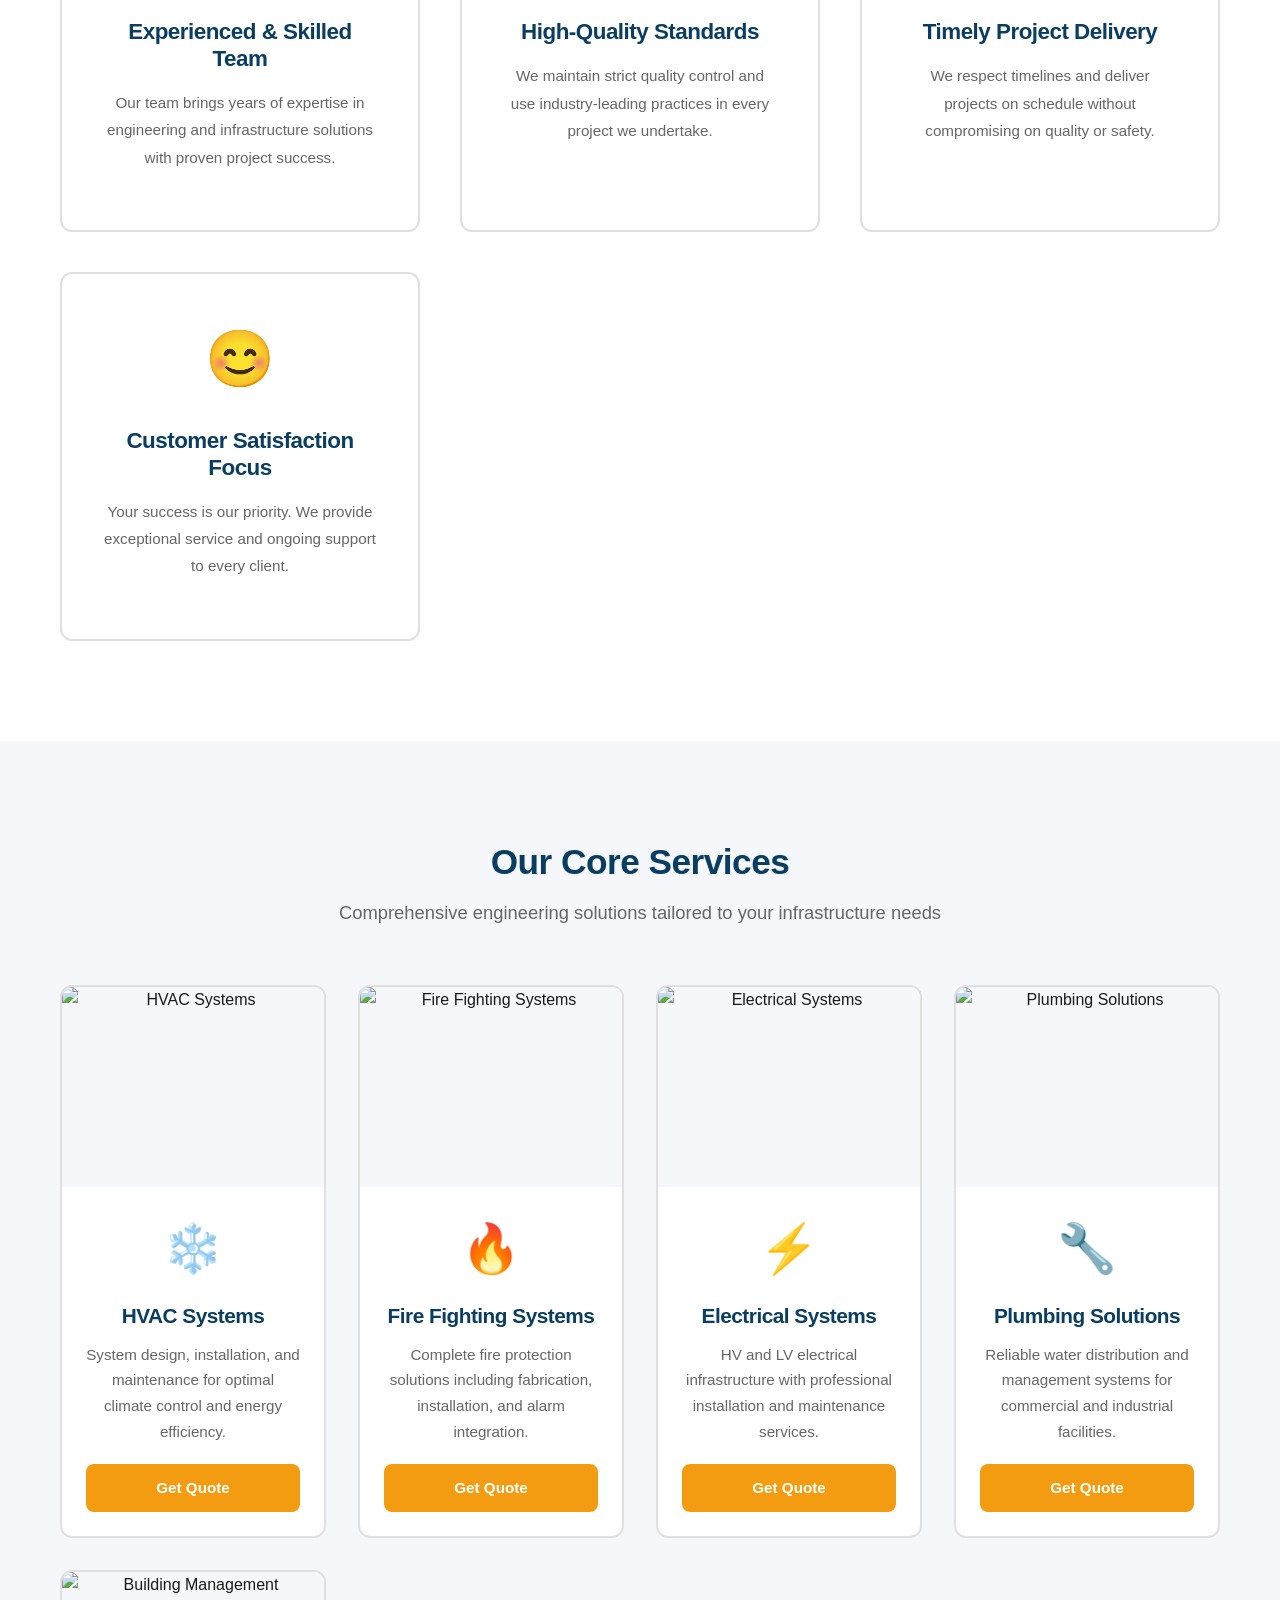
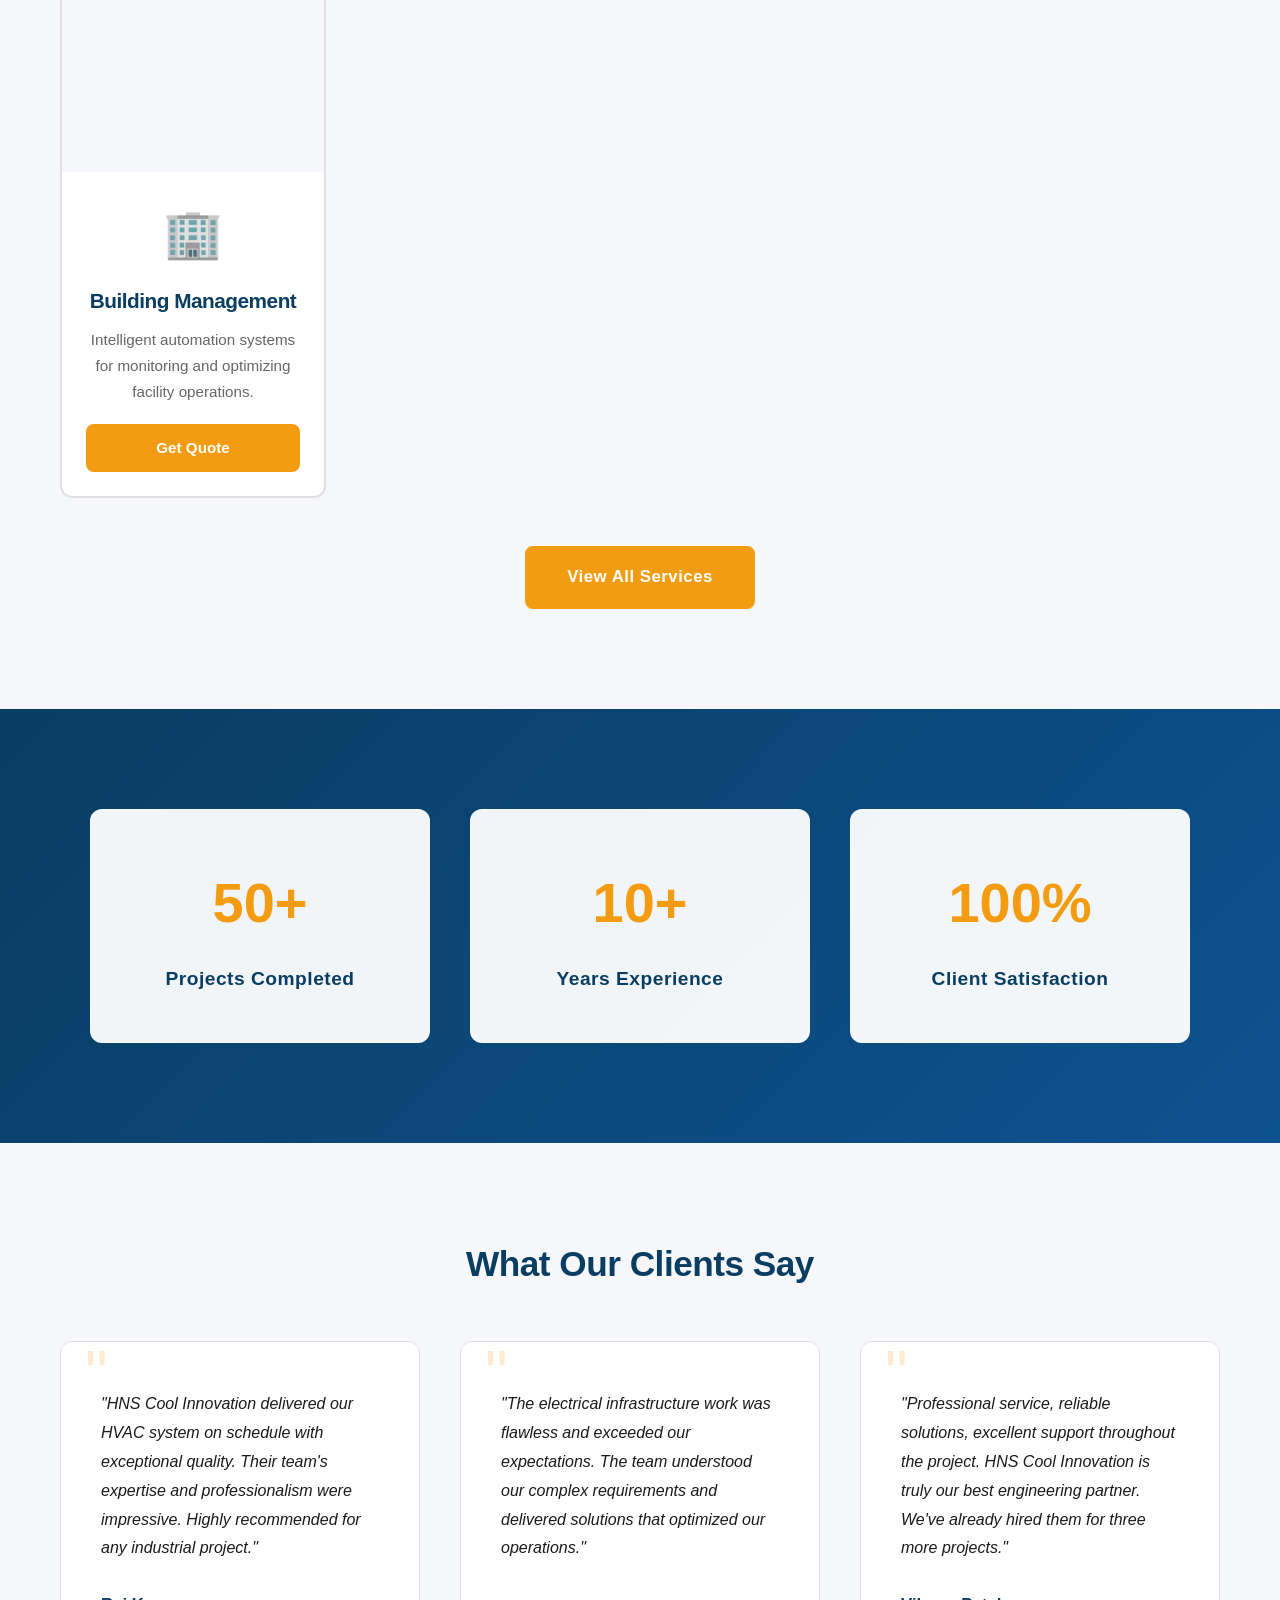
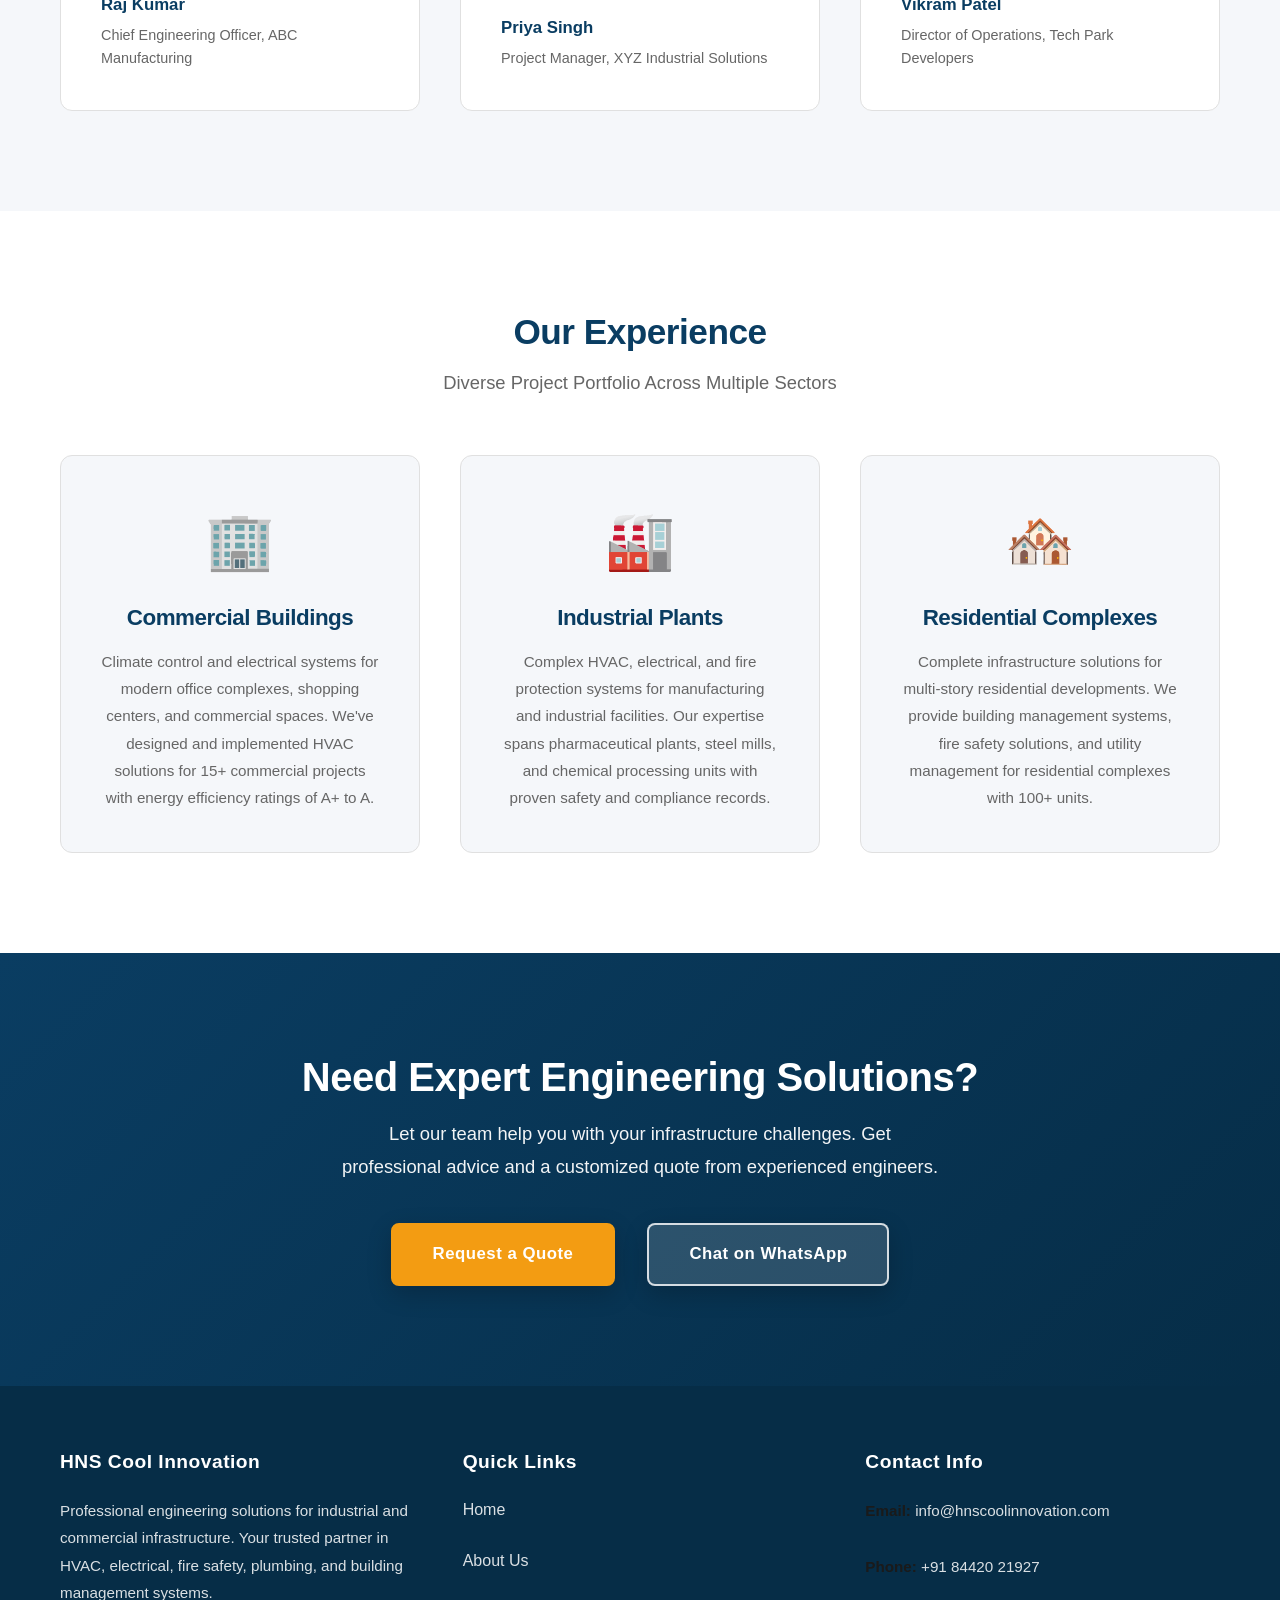
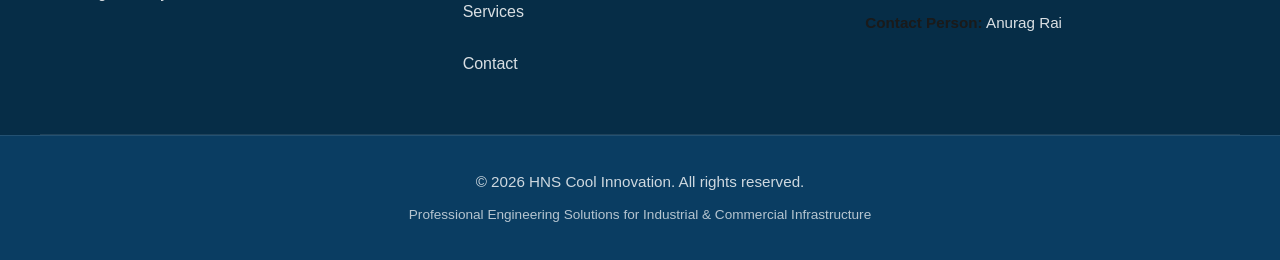
==== commit 3f8993fc: "Fix: Update contact information globally across all pages - Correct phone number (+91 84420 21927) a" ====
--- a/index.html
+++ b/index.html
@@ -3,8 +3,9 @@
 <head>
     <meta charset="UTF-8">
     <meta name="viewport" content="width=device-width, initial-scale=1.0">
-    <meta name="description" content="HNS Cool Innovation - Professional engineering and infrastructure solutions for HVAC, electrical, fire fighting, plumbing, and building management systems">
-    <title>HNS Cool Innovation - Engineering Solutions</title>
+    <meta name="description" content="HNS Cool Innovation - HVAC, Fire Fighting, Electrical, Plumbing & BMS services. Professional engineering solutions for industrial and commercial projects. Contact: +91 84420 21927">
+    <meta name="keywords" content="HVAC services India, fire fighting system installation, electrical contractor HV LV, plumbing services, BMS solutions, engineering services company">
+    <title>HNS Cool Innovation | HVAC, Fire Fighting, Electrical & BMS Services</title>
     <link rel="stylesheet" href="style.css">
 </head>
 <body>
@@ -247,7 +248,7 @@
     </main>
 
     <!-- WhatsApp Floating Button -->
-    <a href="https://wa.me/919876543210?text=Hello%20HNS%20Cool%20Innovation%2C%20I%20am%20interested%20in%20your%20engineering%20services.%20Please%20share%20more%20details%20about%20your%20offerings." class="whatsapp-button" target="_blank" rel="noopener noreferrer" title="Chat with us on WhatsApp">
+    <a href="https://wa.me/918442021927?text=Hello%20I%20am%20interested%20in%20your%20services" class="whatsapp-button" target="_blank" rel="noopener noreferrer" title="Chat with us on WhatsApp">
         <span class="whatsapp-icon">💬</span>
     </a>
 
@@ -270,8 +271,8 @@
             <div class="footer-section">
                 <h3>Contact Info</h3>
                 <p><strong>Email:</strong> <a href="mailto:info@hnscoolinnovation.com">info@hnscoolinnovation.com</a></p>
-                <p><strong>Phone:</strong> <a href="tel:+1-555-123-4567">+1 (555) 123-4567</a></p>
-                <p><strong>Address:</strong> Engineering Solutions Center, Industrial Park, Suite 200, Tech City, TC 12345</p>
+                <p><strong>Phone:</strong> <a href="tel:+918442021927">+91 84420 21927</a></p>
+                <p><strong>Contact Person:</strong> Anurag Rai</p>
             </div>
         </div>
         <div class="footer-bottom">
--- a/style.css
+++ b/style.css
@@ -881,6 +881,42 @@
     line-height: 1.8;
 }
 
+/* Page Header with Maps Background */
+.page-header-with-map {
+    position: relative;
+    overflow: hidden;
+}
+
+.map-background {
+    position: absolute;
+    top: 0;
+    left: 0;
+    width: 100%;
+    height: 100%;
+    z-index: 1;
+}
+
+.map-background iframe {
+    width: 100%;
+    height: 100%;
+    border: none;
+}
+
+.map-overlay {
+    position: absolute;
+    top: 0;
+    left: 0;
+    width: 100%;
+    height: 100%;
+    background: rgba(10, 61, 98, 0.75);
+    z-index: 2;
+}
+
+.page-header-with-map .container {
+    position: relative;
+    z-index: 3;
+}
+
 /* ==================== */
 /* 11. ABOUT SECTION    */
 /* ==================== */
@@ -1108,7 +1144,38 @@
 }
 
 /* ==================== */
-/* 14. FORM STYLES      */
+/* 14. LOCATION SECTION */
+/* ==================== */
+
+.location-section {
+    padding: 80px 20px;
+    background-color: var(--secondary);
+}
+
+.location-section h2 {
+    text-align: center;
+    color: var(--primary);
+    margin-bottom: 3rem;
+    font-size: 2.2rem;
+    font-weight: 800;
+}
+
+.map-container {
+    max-width: 1100px;
+    margin: 0 auto;
+    border-radius: 12px;
+    overflow: hidden;
+    box-shadow: var(--shadow-lg);
+}
+
+.map-container iframe {
+    display: block;
+    width: 100%;
+    height: 400px;
+}
+
+/* ==================== */
+/* 15. FORM STYLES      */
 /* ==================== */
 
 .form-group {
@@ -1402,8 +1469,13 @@
     .projects-section,
     .about-content,
     .contact-content,
+    .location-section,
     .cta-section {
         padding: 60px 20px;
+    }
+
+    .map-container iframe {
+        height: 300px;
     }
 
     .cta-buttons-group {
@@ -1560,6 +1632,19 @@
         width: 100%;
         padding: 13px 24px;
         font-size: 0.95rem;
+    }
+
+    .location-section {
+        padding: 40px 20px;
+    }
+
+    .location-section h2 {
+        font-size: 1.6rem;
+        margin-bottom: 2rem;
+    }
+
+    .map-container iframe {
+        height: 250px;
     }
 
     .service-cta {
